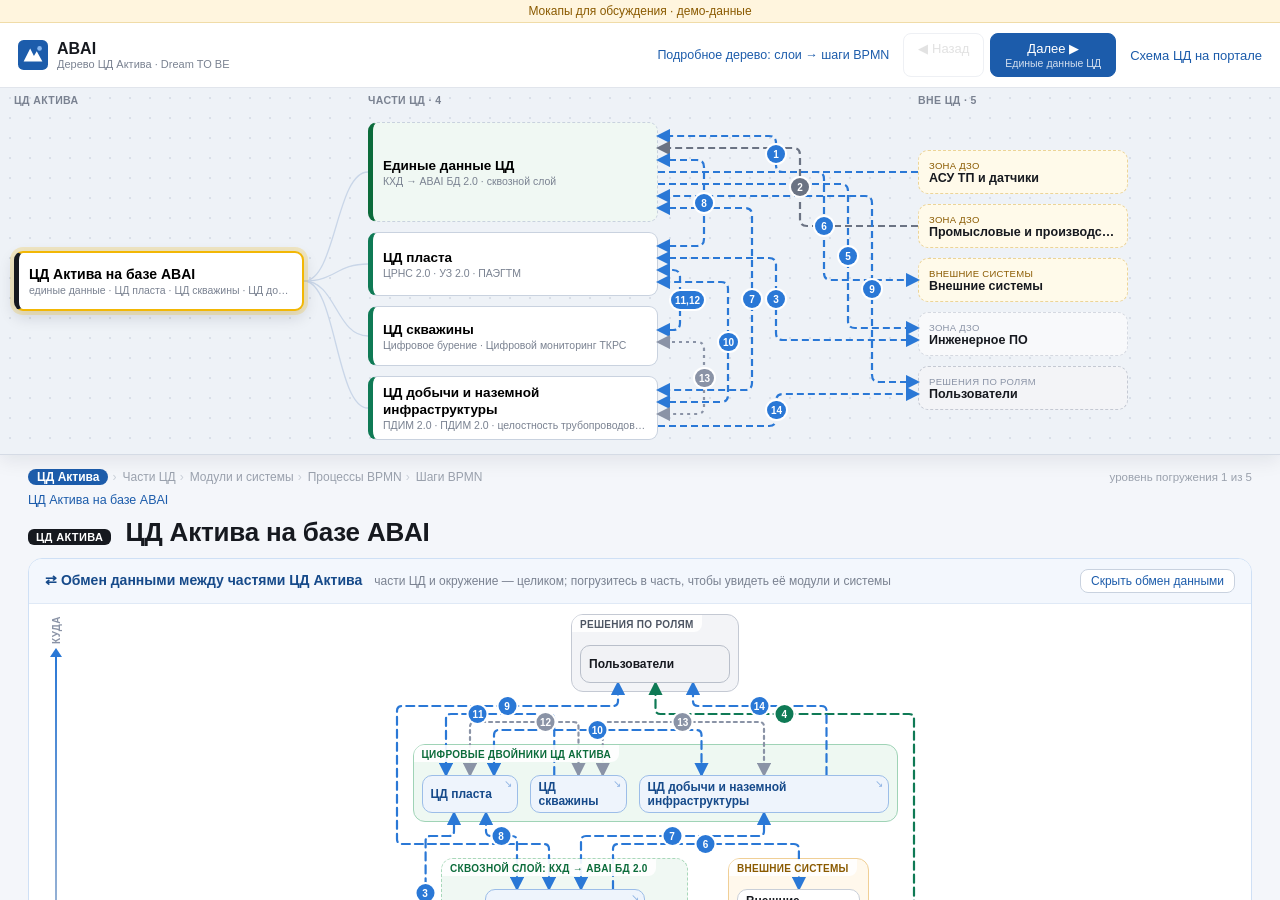
==== tree/index.html @ 79cded00 "Десктоп или веб: значок у систем на схеме портала и в дереве ЦД Актива, таблица с источниками (страт" ====
<!doctype html>
<html lang="ru">
<head>
  <meta charset="utf-8">
  <meta name="viewport" content="width=device-width, initial-scale=1">
  <title>ABAI · Дерево ЦД Актива — показ погружением</title>
  <link rel="icon" href="data:image/svg+xml,%3Csvg xmlns='http://www.w3.org/2000/svg' viewBox='0 0 32 32'%3E%3Crect width='32' height='32' rx='6' fill='%231c5cab'/%3E%3Cpath d='M6 23 13 9l4 8 3-5 6 11z' fill='%23fff'/%3E%3C/svg%3E">
  <link rel="stylesheet" href="../shared/landscape.css?v=20261007a">
  <link rel="stylesheet" href="../shared/tree.css?v=20261007a">
  <link rel="stylesheet" href="../shared/twin.css?v=20261007a">
</head>
<body>
  <div class="mock-banner">Мокапы для обсуждения · демо-данные</div>
  <header class="tr-top">
    <a class="tr-logo" href="../index.html#arch"><svg viewBox="0 0 32 32"><rect width="32" height="32" rx="6" fill="#1c5cab"/><path d="M6 23 13 9l4 8 3-5 6 11z" fill="#fff"/><circle cx="23" cy="9" r="2.5" fill="#86b6ef"/></svg><div>ABAI<small>Дерево ЦД Актива · Dream TO BE</small></div></a>
    <div class="spacer"></div>
    <a class="tw-alt-l" href="full.html" title="Прежнее дерево: виды AS IS / TO BE Nedra / Dream, слои 1–5, блоки, процессы и шаги">Подробное дерево: слои → шаги BPMN</a>
    <div class="tr-navb"><button data-nav="-1" title="Назад (←)">◀ Назад</button><button data-nav="1" class="next" title="Далее (→)">Далее ▶</button></div>
    <a class="tr-back" href="../index.html#arch">Схема ЦД на портале</a>
  </header>
  <main class="tr-main ls"></main>
  <!-- Скрытая большая схема портала: место внешних систем (зона ДЗО, внешние, пользователи) и их вид -->
  <div id="tr-hidden" class="ls" aria-hidden="true"></div>
  <script src="../shared/modules.js" data-root="../"></script>
  <script src="../shared/landscape-data.js?v=20261007a"></script>
  <script src="../shared/landscape-flows.js?v=20261007a"></script>
  <script src="../shared/landscape-steps.js?v=20261007a"></script>
  <script src="../shared/landscape.js?v=20261007a"></script>
  <script src="../shared/twin.js?v=20261007a"></script>
</body>
</html>
---- shared/landscape.css ----
/* Схема на портале: модули, системы и потоки данных в ЦД */
.ls { --abai: #1c5cab; --nedra: #7a4fb5; --ext: #6b7383; --man: #c2413a; --flow: #2a78d6; font-size: 13px; color: #16191f; }
.ls-top { display: flex; justify-content: space-between; align-items: center; gap: 16px; flex-wrap: wrap; }
.ls-tabs { display: inline-flex; background: #fff; border: 1px solid #dfe3ea; border-radius: 12px; padding: 4px; gap: 4px; }
.ls-tabs button { border: 0; background: transparent; border-radius: 9px; padding: 8px 16px; cursor: pointer; text-align: left; font: inherit; color: #4d5563; }
.ls-tabs button b { display: block; font-size: 15px; color: #16191f; }
.ls-tabs button span { font-size: 12px; }
.ls-tabs button:hover { background: #f3f6fb; }
.ls-tabs button.on { background: #0f1a2e; color: #c9d4e6; }
.ls-tabs button.on b { color: #fff; }
.ls-tabs button.t-nedra.on { background: #4b2f78; }
.ls-tabs button.t-dream.on { background: #0f6b49; }
.ls-legend { display: flex; flex-wrap: wrap; gap: 14px; font-size: 12px; color: #4d5563; }
.ls-legend span::before { content: ""; display: inline-block; width: 10px; height: 10px; border-radius: 3px; margin-right: 6px; vertical-align: -1px; }
.ls-legend .k-abai::before { background: var(--abai); } .ls-legend .k-nedra::before { background: var(--nedra); }
.ls-legend .k-ext::before { background: #b9bfca; } .ls-legend .k-manual::before { background: var(--man); }
.ls-legend .lg-flow::before { width: 22px; height: 3px; border-radius: 2px; background: repeating-linear-gradient(90deg, var(--flow) 0 6px, transparent 6px 10px); vertical-align: 3px; }
.ls-legend .lg-man::before { width: 22px; height: 3px; border-radius: 2px; background: repeating-linear-gradient(90deg, var(--man) 0 4px, transparent 4px 8px); vertical-align: 3px; }
.ls-lead { margin: 14px 0 12px; font-size: 15px; line-height: 1.5; color: #2e3440; max-width: 1100px; }
.ls-kpis { display: flex; gap: 12px; flex-wrap: wrap; margin-bottom: 16px; }
.ls-kpis > div { background: #fff; border: 1px solid #e1e5ec; border-radius: 10px; padding: 10px 14px; font-size: 13px; color: #4d5563; }
.ls-kpis b { font-size: 22px; color: #16191f; margin-right: 4px; }
.ls-kpis span { display: block; font-size: 12px; color: #7a8291; }
.ls-kpis .bad b { color: var(--man); } .ls-kpis .ok b { color: #0a7a3d; }

.ls-scroll { overflow-x: auto; padding-bottom: 6px; }
.ls-grid { min-width: 1240px; background: #fff; border: 1px solid #e1e5ec; border-radius: 16px; padding: 18px; box-shadow: 0 10px 30px rgba(16,24,40,.06); }

/* Блоки */
.ls-box { border: 1px solid #dfe3ea; border-radius: 12px; background: #fff; }
.ls-box-h { font-weight: 700; font-size: 12.5px; text-transform: uppercase; letter-spacing: .4px; color: #2e3440; padding: 9px 12px 0; }
.ls-box-b { padding: 8px 12px 12px; display: flex; flex-wrap: wrap; gap: 6px; align-items: flex-start; }
.ls-box.users { background: #f1f2f5; border-color: #d5d9e1; }
.ls-box.users .ls-box-b { display: block; }
.ls-cell { background: #fff; border: 1px solid #d5d9e1; border-radius: 9px; padding: 9px 11px; font-size: 12.5px; line-height: 1.4; color: #2e3440; }
.ls-cols { display: grid; gap: 10px; width: 100%; }
.ls-cols.c2 { grid-template-columns: 1fr 1fr; } .ls-cols.c3 { grid-template-columns: repeat(3, 1fr); } .ls-cols.c4 { grid-template-columns: repeat(4, 1fr); }
.ls-note { width: 100%; font-size: 11.5px; color: #7a8291; line-height: 1.4; margin-top: 2px; }
.ls-src { display: inline-block; margin-left: 8px; font-size: 10.5px; font-weight: 400; text-transform: none; letter-spacing: 0; color: #9aa1ad; }

/* Чипы систем */
.ls-chip { display: inline-flex; align-items: center; gap: 5px; border: 1px solid #dfe3ea; background: #f6f7f9; color: #3a4150; border-radius: 6px; padding: 3px 7px; font-size: 12px; line-height: 1.3; white-space: nowrap; transition: opacity .15s, box-shadow .15s; }
.ls-chip::before { content: ""; width: 7px; height: 7px; border-radius: 50%; background: #9aa1ad; flex: none; }
.ls-chip em { font-style: normal; font-size: 10.5px; color: #7a8291; background: rgba(0,0,0,.05); border-radius: 4px; padding: 0 4px; }
.ls-chip.k-abai { background: #eef4fc; border-color: #c9dbf3; color: #164a8a; } .ls-chip.k-abai::before { background: var(--abai); }
.ls-chip.k-nedra { background: #f3effa; border-color: #ddd2f0; color: #4b2f78; } .ls-chip.k-nedra::before { background: var(--nedra); }
.ls-chip.k-manual { background: #fdf0ef; border-color: #f2cfcc; color: #a63a32; } .ls-chip.k-manual::before { background: var(--man); }
.ls-chip.big { display: grid; grid-template-columns: auto 1fr; column-gap: 6px; white-space: normal; padding: 6px 9px; font-weight: 600; width: 100%; }
.ls-chip.big::before { margin-top: 4px; }
.ls-chip.big small, .ls-chip.big .alt { grid-column: 2; font-weight: 400; font-size: 11px; color: #6b7383; }
.ls-chip.big .alt { font-style: normal; color: #7a4fb5; background: none; padding: 0; }
.ls.hl .ls-chip { opacity: .35; }
.ls.hl .ls-chip.on { opacity: 1; box-shadow: 0 0 0 2px #f2b705; }

/* Линии потоков: пунктир бежит по направлению данных */
.ls-link { position: relative; height: 34px; display: flex; justify-content: center; align-items: center; }
.ls-link i { position: absolute; left: 50%; top: 0; bottom: 0; width: 3px; margin-left: -1.5px; border-radius: 2px;
  background: repeating-linear-gradient(180deg, var(--flow) 0 7px, transparent 7px 12px) 0 0 / 3px 12px; animation: lsDown .8s linear infinite; }
.ls-link.up i { animation-name: lsUp; }
.ls-link.both i::before, .ls-link.both i::after { content: ""; position: absolute; left: -4px; border: 5.5px solid transparent; }
.ls-link i::after { content: ""; position: absolute; left: -4px; bottom: -2px; border: 5.5px solid transparent; border-top: 7px solid var(--flow); border-bottom: 0; }
.ls-link.up i::after { top: -2px; bottom: auto; border-top: 0; border-bottom: 7px solid var(--flow); }
.ls-link.both i::before { top: -2px; border-top: 0; border-bottom: 7px solid var(--flow); }
.ls-link span { position: relative; margin-left: 150px; font-size: 11.5px; color: #4d5563; background: #fff; padding: 1px 6px; border-radius: 4px; }
.ls-link.manual i { background-image: repeating-linear-gradient(180deg, var(--man) 0 4px, transparent 4px 9px); background-size: 3px 9px; animation-duration: 2.2s; }
.ls-link.manual i::after { border-top-color: var(--man); } .ls-link.manual.up i::after { border-bottom-color: var(--man); } .ls-link.manual i::before { border-bottom-color: var(--man); }
.ls-link.manual span { color: var(--man); }
@keyframes lsDown { to { background-position: 0 12px; } }
@keyframes lsUp { to { background-position: 0 -12px; } }
.ls-link.manual { --step: 9px; }

/* Модули мокапа */
.ls-mods-h { font-size: 11.5px; color: #7a8291; margin: 0 0 6px 2px; }
.ls-mods { display: grid; grid-template-columns: repeat(4, 1fr); gap: 10px; }
.ls-mod { display: flex; flex-direction: column; gap: 8px; border: 1px solid #dfe3ea; border-top: 4px solid var(--c); border-radius: 12px; padding: 10px 12px 12px; color: inherit; background: #fff; }
.ls-mod:hover { box-shadow: 0 6px 18px rgba(16,24,40,.1); }
.ls-mod-h b { display: block; font-size: 15px; color: var(--c); }
.ls-mod-h span { font-size: 11.5px; color: #7a8291; }
.ls-mod-k { display: flex; gap: 14px; font-size: 12px; color: #4d5563; }
.ls-mod-k b { font-size: 18px; color: #16191f; margin-right: 2px; }
.ls-mod-k span { display: block; font-size: 11px; color: #7a8291; }
.ls-mod-k .bad b { color: var(--man); } .ls-mod-k .ok b { color: #0a7a3d; }
.ls-mod-n { font-size: 11px; color: #8a5a00; background: #fff5de; border-radius: 5px; padding: 2px 6px; align-self: flex-start; }
.ls-mod-s { display: flex; flex-wrap: wrap; gap: 4px; }
.ls-mod-s .ls-chip { font-size: 11.5px; padding: 2px 6px; }

/* Зоны */
.ls-zone { border-radius: 14px; padding: 12px; border: 1.5px solid #c9dbf3; background: #f4f8fe; }
.ls-zone-h { font-weight: 700; font-size: 13px; margin: 0 0 10px 2px; color: #16191f; }
.ls-zone.asis { border: 1.5px dashed #e3b2ad; background: #fdf7f6; }
.ls-zone.cz.nedra { border-color: #d8cdee; background: #f8f5fd; }
.ls-zone.cz.dream { border-color: #bfe3cf; background: #f2faf5; }
.ls-zone.dzo { border-color: #d5d9e1; background: #f6f7f9; }
.ls-box.plat { background: #fbf9fe; border-color: #d8cdee; }
.ls-zone.dream .ls-box.plat { background: #f7fcf9; border-color: #bfe3cf; }
.ls-plat { width: 100%; display: flex; flex-direction: column; gap: 8px; }
.ls-plat > b { display: block; background: #fff; border: 1px solid #d5d9e1; border-radius: 9px; padding: 8px 11px; font-size: 12.5px; text-align: center; }
.ls-plat.abai .ls-chip.big { max-width: 560px; }
.ls-box.mods .ls-box-b { display: block; }
.ls-twin { border: 1px solid #d5d9e1; border-radius: 10px; background: #fff; overflow: hidden; }
.ls-twin-h { background: #eef1f6; padding: 7px 10px; font-weight: 700; font-size: 12.5px; text-align: center; }
.ls-twin-b { padding: 8px; display: flex; flex-direction: column; gap: 6px; }
.ls-twin-b .ls-note { display: flex; flex-wrap: wrap; gap: 4px; align-items: center; }
.ls-manual { margin-top: 10px; display: flex; flex-wrap: wrap; gap: 6px; align-items: center; padding: 8px 10px; border-radius: 9px; background: #fff; border: 1px dashed #e3b2ad; }
.ls-manual > span { font-size: 12px; color: var(--man); font-weight: 600; }
.ls-datarow { display: grid; grid-template-columns: 1fr 120px 290px; align-items: center; }
.ls-zone.data { background: #f1f9f3; border-color: #bfe3cf; }
.ls-zone.data.asis { background: #fdf7f6; border-color: #e3b2ad; }
.ls-zone.data.nedra { background: #f3f8f2; }
.ls-tech { display: flex; flex-wrap: wrap; gap: 6px; }
.ls-t { background: #fff; border: 1px solid #cfe5d7; border-radius: 6px; padding: 3px 8px; font-size: 11.5px; color: #2e3440; }
.ls-hlink { position: relative; height: 40px; display: flex; align-items: center; justify-content: center; }
.ls-hlink i { position: absolute; left: 6px; right: 6px; top: 50%; height: 3px; margin-top: -1.5px;
  background: repeating-linear-gradient(90deg, #d08a1e 0 7px, transparent 7px 12px) 0 0 / 12px 3px; animation: lsLeft .8s linear infinite; }
.ls-hlink i::before, .ls-hlink i::after { content: ""; position: absolute; top: -4px; border: 5.5px solid transparent; }
.ls-hlink i::before { left: -2px; border-left: 0; border-right: 7px solid #d08a1e; }
.ls-hlink i::after { right: -2px; border-right: 0; border-left: 7px solid #d08a1e; }
.ls-hlink span { position: relative; top: -14px; font-size: 11px; color: #8a5a00; background: #fff; padding: 0 4px; }
.ls-hlink.manual i { background-image: repeating-linear-gradient(90deg, var(--man) 0 4px, transparent 4px 9px); background-size: 9px 3px; animation-duration: 2.2s; }
.ls-hlink.manual i::before { border-right-color: var(--man); } .ls-hlink.manual i::after { border-left-color: var(--man); }
.ls-hlink.manual span { color: var(--man); }
@keyframes lsLeft { to { background-position: 12px 0; } }
.ls-box.ext { background: #fff8ec; border-color: #f0cf96; }
.ls-box.mes { background: #fdf0ef; border-color: #f2cfcc; }
.ls-box.mes .ls-box-b, .ls-box.warn .ls-box-b { display: block; }
.ls-box.warn { border-style: dashed; border-color: #e3b2ad; }
.ls-box.asu { background: #fffaea; border-color: #f0dca8; }

/* Нумерованный поток */
.ls-flow { list-style: none; padding: 0; margin: 16px 0 0; display: grid; grid-template-columns: repeat(5, 1fr); gap: 10px; counter-reset: f; }
.ls-flow li { background: #fff; border: 1px solid #e1e5ec; border-radius: 10px; padding: 10px 12px; position: relative; }
.ls-flow li b { display: block; font-size: 13px; margin-bottom: 4px; }
.ls-flow li span { font-size: 12px; color: #4d5563; line-height: 1.4; }
.ls-flow li:not(:last-child)::after { content: "→"; position: absolute; right: -10px; top: 50%; transform: translateY(-50%); color: #9aa1ad; font-weight: 700; }
@media (max-width: 1000px) { .ls-flow { grid-template-columns: 1fr 1fr; } .ls-flow li::after { display: none; } }
@media (prefers-reduced-motion: reduce) { .ls-link i, .ls-hlink i { animation: none; } }

/* ---------- Потоки данных: панель сценариев и стрелки ---------- */
.ls-fbar { background: #fff; border: 1px solid #e1e5ec; border-radius: 14px; padding: 12px 14px; margin-bottom: 12px; }
.ls-fbar-h { display: flex; gap: 12px; align-items: baseline; flex-wrap: wrap; margin-bottom: 8px; }
.ls-fbar-h b { font-size: 15px; }
.ls-fbar-h span { font-size: 12px; color: #7a8291; }
.ls-fbtns { display: flex; flex-wrap: wrap; gap: 6px; }
.ls-fbtns button { font: inherit; font-size: 13px; border: 1px solid #d5d9e1; background: #f6f7f9; border-radius: 8px; padding: 5px 10px; cursor: pointer; color: #2e3440; }
.ls-fbtns button span { margin-left: 6px; font-size: 11px; color: #7a8291; }
.ls-fbtns button:hover { border-color: #1c5cab; }
.ls-fbtns button.on { background: #1c5cab; border-color: #1c5cab; color: #fff; }
.ls-fbtns button.on span { color: #cfe0f6; }
.ls-fbtns button.off { background: #fff; color: #7a8291; }
.ls-fbtns button.off.on { background: #4d5563; border-color: #4d5563; color: #fff; }
.ls-fnote { margin: 10px 0 8px; font-size: 13px; color: #2e3440; }
.ls-fsteps { list-style: none; margin: 0; padding: 0; display: grid; grid-template-columns: repeat(auto-fill, minmax(330px, 1fr)); gap: 6px 14px; }
.ls-fsteps li { display: flex; gap: 8px; align-items: flex-start; font-size: 12.5px; line-height: 1.35; padding: 5px 7px; border-radius: 8px; cursor: default; }
.ls-fsteps li:hover { background: #f3f6fb; }
.ls-fsteps li > b { flex: none; width: 20px; height: 20px; border-radius: 50%; display: grid; place-items: center; color: #fff; font-size: 11px; background: #2a78d6; }
.ls-fsteps li.k-input > b { background: #0f7a55; } .ls-fsteps li.k-seq > b { background: #6b7383; } .ls-fsteps li.k-manual > b { background: #c2413a; } .ls-fsteps li.k-int > b { background: #d08a1e; }
.ls-fsteps .ft { display: block; font-weight: 600; color: #16191f; }
.ls-fsteps em { display: block; font-style: normal; font-size: 11px; color: #7a8291; }

.ls-grid { position: relative; }
.ls-svg { position: absolute; left: 0; top: 0; pointer-events: none; z-index: 5; overflow: visible; }
.ls-svg path { fill: none; stroke-width: 2.2; stroke-linecap: round; animation: lsDash 1.1s linear infinite; }
.ls-svg path.k-auto { stroke: #2a78d6; stroke-dasharray: 8 5; }
.ls-svg path.k-input { stroke: #0f7a55; stroke-dasharray: 8 5; }
.ls-svg path.k-seq { stroke: #6b7383; stroke-dasharray: 8 5; animation-duration: 1.8s; }
.ls-svg path.k-manual { stroke: #c2413a; stroke-dasharray: 3 5; animation-duration: 2.4s; }
.ls-svg path.k-int { stroke: #d08a1e; stroke-dasharray: 8 5; }
.ls-svg path.hot { stroke-width: 3.6; }
.ls-svg path.dim { opacity: .15; }
@keyframes lsDash { to { stroke-dashoffset: -26; } }
.ls-lbls { position: absolute; left: 0; top: 0; z-index: 6; pointer-events: none; }
.ls-fl { position: absolute; pointer-events: auto; display: flex; gap: 5px; align-items: center; background: #fff; border: 1.5px solid #2a78d6; border-radius: 7px; padding: 2px 6px; font-size: 11px; line-height: 1.25; color: #16191f; box-shadow: 0 2px 6px rgba(16,24,40,.12); box-sizing: border-box; }
.ls-fl > b { flex: none; width: 16px; height: 16px; border-radius: 50%; display: grid; place-items: center; color: #fff; font-size: 10px; background: #2a78d6; }
.ls-fl.k-input { border-color: #0f7a55; } .ls-fl.k-input > b { background: #0f7a55; }
.ls-fl.k-seq { border-color: #8a93a6; } .ls-fl.k-seq > b { background: #6b7383; }
.ls-fl.k-manual { border-color: #c2413a; color: #8f2a24; } .ls-fl.k-manual > b { background: #c2413a; }
.ls-fl.k-int { border-color: #d08a1e; } .ls-fl.k-int > b { background: #d08a1e; }
.ls-fl.dim { opacity: .2; } .ls-fl.hot { box-shadow: 0 0 0 3px rgba(42,120,214,.25); z-index: 2; }
.fl-on .ls-chip, .fl-on .ls-t, .fl-on .ls-cell { opacity: .38; transition: opacity .15s; }
.fl-on .ls-chip.ep, .fl-on .ls-cell.ep { opacity: 1; box-shadow: 0 0 0 2px #2a78d6; position: relative; z-index: 7; }
.fl-on .ls-link i, .fl-on .ls-hlink i { opacity: .35; }

/* Компактная схема сценария */
.ls-fbody { display: flex; flex-wrap: wrap; gap: 14px 18px; align-items: flex-start; }
.ls-fbody .ls-focus { flex: 0 1 auto; max-width: 100%; }
.ls-fbody .ls-fsteps { flex: 1 1 340px; grid-template-columns: repeat(auto-fill, minmax(300px, 1fr)); align-content: start; }
.ls-focus { overflow-x: auto; background: #f8fafc; border: 1px solid #e6eaf0; border-radius: 12px; padding: 14px; }
.ls-fcanvas { position: relative; margin: 0 auto; }
.ls-fcanvas svg { position: absolute; left: 0; top: 0; overflow: visible; z-index: 1; pointer-events: none; }
.ls-fcanvas svg path { fill: none; stroke-width: 2.2; stroke-linecap: round; animation: lsDash 1.1s linear infinite; }
.ls-fcanvas svg path.k-auto { stroke: #2a78d6; stroke-dasharray: 8 5; }
.ls-fcanvas svg path.k-input { stroke: #0f7a55; stroke-dasharray: 8 5; }
.ls-fcanvas svg path.k-seq { stroke: #6b7383; stroke-dasharray: 8 5; animation-duration: 1.8s; }
.ls-fcanvas svg path.k-manual { stroke: #c2413a; stroke-dasharray: 3 5; animation-duration: 2.4s; }
.ls-fcanvas svg path.k-int { stroke: #d08a1e; stroke-dasharray: 8 5; }
.ls-fcanvas svg path.hot { stroke-width: 3.6; } .ls-fcanvas svg path.dim { opacity: .15; }
.ls-fcol { position: absolute; font-size: 11px; font-weight: 700; text-transform: uppercase; letter-spacing: .4px; color: #7a8291; text-align: center; }
.ls-fnode { position: absolute; box-sizing: border-box; border: 1.5px solid #c9cfd8; background: #fff; border-radius: 10px; padding: 5px 10px; display: flex; flex-direction: column; justify-content: center; z-index: 2; }
.ls-fnode b { font-size: 12.5px; line-height: 1.2; color: #16191f; }
.ls-fnode span { font-size: 10.5px; color: #7a8291; white-space: nowrap; overflow: hidden; text-overflow: ellipsis; }
.ls-fnode.k-abai { border-color: #9cbde8; background: #eef4fc; } .ls-fnode.k-abai b { color: #164a8a; }
.ls-fnode.k-nedra { border-color: #c9b6ea; background: #f3effa; } .ls-fnode.k-nedra b { color: #4b2f78; }
.ls-fnode.k-manual { border-color: #eab0aa; background: #fdf0ef; } .ls-fnode.k-manual b { color: #a63a32; }
.ls-fnode.k-user { border-color: #b9bfca; background: #f1f2f5; }
.ls-flbls { position: absolute; left: 0; top: 0; z-index: 3; }
.ls-flbls .ls-fl { position: absolute; }
.ls-fkinds { display: flex; flex-wrap: wrap; gap: 14px; margin-top: 8px; font-size: 11.5px; color: #4d5563; }
.ls-fkinds span::before { content: ""; display: inline-block; width: 20px; height: 3px; margin-right: 6px; vertical-align: 3px; border-radius: 2px; background: repeating-linear-gradient(90deg, #2a78d6 0 6px, transparent 6px 10px); }
.ls-fkinds .k-input::before { background: repeating-linear-gradient(90deg, #0f7a55 0 6px, transparent 6px 10px); }
.ls-fkinds .k-seq::before { background: repeating-linear-gradient(90deg, #6b7383 0 6px, transparent 6px 10px); }
.ls-fkinds .k-manual::before { background: repeating-linear-gradient(90deg, #c2413a 0 3px, transparent 3px 7px); }
.ls-fkinds .k-int::before { background: repeating-linear-gradient(90deg, #d08a1e 0 6px, transparent 6px 10px); }

/* Всплывающая схема связей системы */
.ls-pop { position: fixed; z-index: 1000; display: none; transform-origin: top left; background: #fff; border: 1px solid #cfd6e0; border-radius: 14px; box-shadow: 0 18px 50px rgba(16,24,40,.25); padding: 10px 12px 12px; pointer-events: none; }
.ls-pop-h { font-size: 13px; color: #4d5563; margin: 0 0 8px 2px; }
.ls-pop-h b { color: #16191f; font-size: 14px; }
.ls-pop .ls-focus { overflow: hidden; }
.ls-pop:not(.pin) * { pointer-events: none !important; }
.ls-pop-h span { margin-left: 10px; font-size: 11.5px; color: #7a8291; }
/* Закреплённое окно: по центру, прокручивается, закрывается крестиком, Esc или кликом мимо */
.ls-pop.pin { left: 50% !important; top: 50% !important; transform: translate(-50%, -50%) !important; max-width: 96vw !important; max-height: 92vh; overflow: auto; pointer-events: auto; }
.ls-pop.pin .ls-focus { overflow: visible; }
.ls-pop.pin .ls-pop-h { position: sticky; left: 0; display: flex; align-items: center; gap: 6px; }
.ls-pop-x { margin-left: auto; font: inherit; font-size: 20px; line-height: 1; width: 30px; height: 30px; border: 1px solid #d5d9e1; border-radius: 8px; background: #fff; cursor: pointer; color: #4d5563; }
.ls-pop-x:hover { border-color: #1c5cab; color: #1c5cab; }
.ls-pop-bg { position: fixed; inset: 0; z-index: 999; background: rgba(16,24,40,.35); display: none; }

/* Режим просмотра потоков */
.ls-mode { margin-left: auto; display: inline-flex; border: 1px solid #d5d9e1; border-radius: 8px; overflow: hidden; }
.ls-mode button { font: inherit; font-size: 12.5px; border: 0; background: #fff; padding: 5px 12px; cursor: pointer; color: #4d5563; }
.ls-mode button + button { border-left: 1px solid #d5d9e1; }
.ls-mode button.on { background: #1c5cab; color: #fff; }

/* Подробности связи: как, формат, шаги BPMN (откуда / куда) */
.ls-d { margin-top: 6px; display: flex; flex-direction: column; gap: 4px; font-size: 11.5px; line-height: 1.35; color: #2e3440; text-align: left; }
.ls-d-row { display: flex; gap: 8px; }
.ls-d-row i, .ls-d-st > i { flex: none; width: 52px; font-style: normal; font-size: 10px; font-weight: 700; text-transform: uppercase; letter-spacing: .3px; color: #7a8291; padding-top: 1px; }
.ls-d-row em { font-style: normal; color: #9aa1ad; }
.ls-d-p { margin-top: 4px; padding-top: 5px; border-top: 1px dashed #dfe3ea; font-weight: 600; color: #16191f; }
.ls-d-src { color: #7a8291; }
.ls-d-st { display: flex; gap: 8px; }
.ls-d-st > div > b { color: #1c5cab; }
.ls-d-st span { display: block; color: #4d5563; font-size: 11px; }
.ls-d-st q { display: block; font-size: 11px; color: #5b6472; font-style: italic; quotes: "«" "»"; }
.ls-fsteps.full { grid-template-columns: repeat(auto-fill, minmax(380px, 1fr)); }
.ls-fsteps.full li { border: 1px solid #e6eaf0; background: #fff; }
.ls-fl strong { display: block; font-size: 12px; }
.ls-fl .ls-d { margin-top: 5px; padding-top: 5px; border-top: 1px solid #eef1f5; }
/* Система посередине — широкая полоса, к ней прямые стрелки; подпись — на стрелке, с направлением ↑ / ↓ */
.ls-bus { align-items: center; text-align: center; border-width: 2px; }
.ls-bus b { font-size: 14px; }
.ls-pop .ls-fnode:not(.ls-bus) b { white-space: normal; display: -webkit-box; -webkit-line-clamp: 2; -webkit-box-orient: vertical; }
.ls-bus span:first-child { font-size: 10px; font-weight: 700; text-transform: uppercase; letter-spacing: .3px; }
.ls-fl span em { display: block; font-style: normal; font-size: 10px; color: #7a8291; }

/* Группы на компактной схеме: в какой ЦД / слой входит система */
.ls-fgrp { position: absolute; box-sizing: border-box; border: 1.5px solid #d5d9e1; border-radius: 12px; background: rgba(255,255,255,.7); z-index: 0; }
.ls-fgrp span { position: absolute; left: 10px; top: 5px; right: 10px; font-size: 10.5px; font-weight: 700; text-transform: uppercase; letter-spacing: .3px; color: #4d5563; white-space: nowrap; overflow: hidden; text-overflow: ellipsis; }
.ls-fgrp.g-cd { border-color: #9cbde8; background: #f1f6fd; } .ls-fgrp.g-cd span { color: #164a8a; }
.v-dream .ls-fgrp.g-cd { border-color: #9fd3b6; background: #eef8f2; } .v-dream .ls-fgrp.g-cd span { color: #0b6b3a; }
.v-nedra .ls-fgrp.g-cd { border-color: #c9b6ea; background: #f6f2fc; } .v-nedra .ls-fgrp.g-cd span { color: #4b2f78; }
.ls-fgrp.g-data { border-color: #a9d8ba; background: #f0f8f3; border-style: dashed; } .ls-fgrp.g-data span { color: #0b6b3a; }
.ls-fgrp.g-asu { border-color: #ecd497; background: #fffaea; } .ls-fgrp.g-asu span { color: #8a5a00; }
.ls-fgrp.g-mes { border-color: #f2cfcc; background: #fdf3f2; } .ls-fgrp.g-mes span { color: #a63a32; }
.ls-fgrp.g-users { border-color: #c4c9d3; background: #f3f4f7; }
.ls-fgrp.g-ext { border-color: #f0cf96; background: #fff8ec; } .ls-fgrp.g-ext span { color: #8a5a00; }
.ls-fgrp.g-eng { border-color: #d5d9e1; background: #f8f9fb; }
.ls-fgrp.g-manual { border-color: #eab0aa; background: #fdf3f2; border-style: dashed; } .ls-fgrp.g-manual span { color: #a63a32; }
.ls-fnode { justify-content: center; }
.ls-fnode b { white-space: nowrap; overflow: hidden; text-overflow: ellipsis; }

/* Производственные системы ДЗО (HSE, ТКРС, транспорт) — встреча по ЦД 01.10, публикации КМГ */
.ls-box.prod { margin-top: 12px; border-color: #d9c7a4; background: #fffdf8; }
.ls-prod { display: flex; flex-wrap: wrap; gap: 6px; align-content: flex-start; }
.ls-prod > b { flex: 1 0 100%; font-size: 13px; color: #16191f; }
.ls-prod > span { flex: 1 0 100%; font-size: 11.5px; color: #8a5a00; margin: -4px 0 2px; }
/* Уровни доступа пользователей в ЦД */
.ls-acc { display: block; margin-top: 6px; font-style: normal; font-size: 11.5px; color: #4d5563; border-top: 1px dashed #d5d9e1; padding-top: 5px; }
/* Что даёт ЦД */
.ls-value { background: #fff; border: 1px solid #e1e5ec; border-radius: 12px; padding: 12px 14px; margin-bottom: 16px; }
.ls-value-h { display: flex; gap: 12px; align-items: baseline; flex-wrap: wrap; margin-bottom: 10px; }
.ls-value-h b { font-size: 15px; }
.ls-value-h span { font-size: 12px; color: #7a8291; }
.ls-value-c { display: grid; grid-template-columns: repeat(auto-fill, minmax(220px, 1fr)); gap: 10px; }
.ls-value-c > div { border: 1px solid #e6eaf0; border-left: 3px solid #0f7a55; border-radius: 8px; padding: 8px 10px; background: #f8fbf9; }
.ls-value-c b { display: block; font-size: 13px; color: #16191f; }
.ls-value-c span { display: block; font-size: 11.5px; color: #7a8291; margin: 2px 0 6px; }
.ls-value-c a { display: inline-block; margin: 0 4px 4px 0; font-size: 11.5px; color: #1c5cab; text-decoration: none; border: 1px solid #cfdcf0; border-radius: 6px; padding: 1px 6px; background: #fff; }
.ls-value-c a:hover { border-color: #1c5cab; }
.ls-value .ls-note { margin-top: 8px; }
.ls-prod .ls-chip { white-space: normal; max-width: 100%; box-sizing: border-box; }
.ls-prod .ls-chip em { white-space: normal; }
.ls-kpis > .ls-kpi-sys { max-width: 400px; }

/* Вид связи «по публикациям КМГ / встрече по ЦД — способ не описан» */
.ls-svg path.k-pub, .ls-fcanvas svg path.k-pub { stroke: #0e7490; stroke-dasharray: 2 4 8 4; animation-duration: 2s; }
.ls-fl.k-pub { border-color: #0e7490; } .ls-fl.k-pub > b { background: #0e7490; }
.ls-fsteps li.k-pub > b { background: #0e7490; }
.ls-fkinds .k-pub::before { background: repeating-linear-gradient(90deg, #0e7490 0 2px, transparent 2px 5px, #0e7490 5px 11px, transparent 11px 14px); }
/* Рамка производственных систем на схемах потоков */
.ls-fgrp.g-prod { border-color: #d9c7a4; background: #fffdf8; } .ls-fgrp.g-prod span { color: #8a5a00; }

/* Вся сеть: все системы и связи вида на одной схеме, список связей под ней */
.ls-fbtns button.all { border-color: #1c5cab; color: #1c5cab; font-weight: 600; }
.ls-fbtns button.all.on { color: #fff; }
.ls-fbody.all { flex-direction: column; flex-wrap: nowrap; }
.ls-fbody.all .ls-focus { max-width: 100%; box-sizing: border-box; align-self: stretch; }
.ls-fbody.all .ls-fsteps { flex: none; width: 100%; grid-template-columns: repeat(auto-fill, minmax(340px, 1fr)); }
.ls-net svg { z-index: 1; pointer-events: none; }
.ls-net .ls-fgrp { z-index: 0; }
.ls-net svg path.hit { stroke: transparent; stroke-width: 10; stroke-dasharray: none; animation: none; pointer-events: stroke; cursor: pointer; }
.ls-net svg path { transition: opacity .12s; }
.ls-net.focus svg path:not(.hot) { opacity: .1; }
.ls-net svg path.hot:not(.hit) { stroke-width: 3.2; }
.ls-net.focus .ls-nb:not(.hot) { opacity: .2; }
.ls-net.focus .ls-fnode:not(.hot) { opacity: .45; }
.ls-net .ls-fnode { z-index: 2; cursor: default; }
.ls-net .ls-fnode.hot { box-shadow: 0 0 0 2px #2a78d6; }
.ls-ngt { position: absolute; z-index: 2; font-size: 10px; font-weight: 700; text-transform: uppercase; letter-spacing: .3px; color: #4d5563; padding: 4px 8px 2px; border-radius: 10px 0 8px 0; background: rgba(255,255,255,.92); white-space: nowrap; overflow: hidden; text-overflow: ellipsis; box-sizing: border-box; }
.ls-ngt.g-cd { color: #164a8a; } .v-dream .ls-ngt.g-cd { color: #0b6b3a; } .v-nedra .ls-ngt.g-cd { color: #4b2f78; }
.ls-ngt.g-data { color: #0b6b3a; } .ls-ngt.g-asu, .ls-ngt.g-ext, .ls-ngt.g-prod { color: #8a5a00; } .ls-ngt.g-mes, .ls-ngt.g-manual { color: #a63a32; }
.ls-nbs { position: absolute; left: 0; top: 0; z-index: 3; }
.ls-nb { position: absolute; width: 18px; height: 18px; border-radius: 50%; display: grid; place-items: center; font-size: 10px; font-weight: 700; color: #fff; background: #2a78d6; box-shadow: 0 0 0 2px #fff; cursor: pointer; transition: opacity .12s; }
.ls-nb.k-input { background: #0f7a55; } .ls-nb.k-seq { background: #6b7383; } .ls-nb.k-manual { background: #c2413a; } .ls-nb.k-int { background: #d08a1e; } .ls-nb.k-pub { background: #0e7490; }
.ls-nb.hot { transform: scale(1.25); }
.ls-ncall { position: absolute; z-index: 6; display: none; max-width: 300px; background: #fff; border: 1px solid #cfd6e0; border-radius: 8px; box-shadow: 0 8px 24px rgba(16,24,40,.18); padding: 6px 9px; font-size: 12px; line-height: 1.35; color: #16191f; pointer-events: none; }
.ls-ncall b { color: #1c5cab; margin-right: 4px; }
.ls-ncall span { display: block; margin-top: 2px; }
.ls-ncall em { display: block; font-style: normal; font-size: 11px; color: #7a8291; margin-top: 2px; }
.ls-fsteps li.pick { background: #fff4d6; }
.ls-fsteps details { margin-top: 4px; }
.ls-fsteps summary { font-size: 11.5px; color: #1c5cab; cursor: pointer; }
.ls-net .ls-fnode { padding: 3px 8px; }
.ls-net .ls-fnode b { font-size: 12px; white-space: normal; display: -webkit-box; -webkit-line-clamp: 2; -webkit-box-orient: vertical; overflow: hidden; }

/* Роли: «кто» у связи и блок «Кто что делает» */
.ls-who { display: block; font-style: normal; font-size: 11px; color: #6b3fa0; margin-top: 2px; }
.ls-ncall i { display: block; font-style: normal; font-size: 11px; color: #6b3fa0; margin-top: 2px; }
.ls-roles { margin-top: 12px; background: #fff; border: 1px solid #e1e5ec; border-radius: 12px; padding: 12px 14px; }
.ls-roles-h { display: flex; gap: 12px; align-items: baseline; flex-wrap: wrap; margin-bottom: 10px; }
.ls-roles-h b { font-size: 14px; }
.ls-roles-h span { font-size: 12px; color: #7a8291; }
.ls-roles-c { display: grid; grid-template-columns: repeat(auto-fill, minmax(260px, 1fr)); gap: 10px 16px; align-items: start; }
.ls-roles-c > div { border-left: 3px solid #6b3fa0; padding-left: 10px; }
.ls-roles-c > div > b { display: block; font-size: 13px; margin-bottom: 4px; color: #16191f; }
.ls-roles details { font-size: 12px; margin: 2px 0; }
.ls-roles summary { cursor: pointer; color: #2e3440; }
.ls-roles summary em { font-style: normal; font-size: 10.5px; color: #fff; background: #6b3fa0; border-radius: 8px; padding: 0 6px; margin-left: 4px; }
.ls-roles ul { margin: 4px 0 6px; padding-left: 16px; color: #4d5563; font-size: 11.5px; line-height: 1.35; }
.ls-roles li span { color: #1c5cab; font-weight: 600; }

/* ---------- История системы: панель справа ---------- */
.ls-side { position: fixed; z-index: 1001; top: 0; right: 0; bottom: 0; width: min(960px, 96vw); background: #fff; box-shadow: -18px 0 50px rgba(16,24,40,.22); overflow: auto; transform: translateX(105%); transition: transform .22s ease; font-size: 13px; }
.ls-side.open { transform: none; }
.ls-side-h { position: sticky; top: 0; z-index: 3; background: #fff; display: flex; gap: 10px; align-items: flex-start; padding: 16px 20px 10px; border-bottom: 1px solid #e6e9ef; }
.ls-side-h > div { flex: 1; min-width: 0; }
.ls-side-g { display: block; font-size: 11.5px; color: #7a8291; text-transform: uppercase; letter-spacing: .4px; }
.ls-side-h > div > b { display: block; font-size: 20px; margin: 2px 0 4px; color: #16191f; }
.ls-side-h > div > b.k-abai { color: #164a8a; } .ls-side-h > div > b.k-nedra { color: #4b2f78; } .ls-side-h > div > b.k-manual { color: #a63a32; }
.ls-side-s { font-size: 12.5px; color: #4d5563; }
.ls-side-t { display: flex; gap: 6px; padding: 10px 20px 0; border-bottom: 1px solid #e6e9ef; }
.ls-side-t button { font: inherit; font-size: 13px; border: 0; background: none; padding: 8px 12px 9px; border-bottom: 3px solid transparent; cursor: pointer; color: #4d5563; }
.ls-side-t button.on { color: #1c5cab; border-bottom-color: #1c5cab; font-weight: 600; }
.ls-side-t em, .ls-hf em, .ls-sg-h em, .ls-hr em { font-style: normal; font-size: 11px; background: #eef1f5; color: #4d5563; border-radius: 9px; padding: 0 7px; margin-left: 3px; }
.ls-side-b { padding: 14px 20px 30px; }
.ls-empty { color: #7a8291; padding: 10px 0; }
.ls-hf { display: flex; gap: 6px; flex-wrap: wrap; margin-bottom: 8px; }
.ls-hf button { font: inherit; font-size: 12.5px; border: 1px solid #d5dbe5; background: #fff; border-radius: 16px; padding: 3px 11px; cursor: pointer; }
.ls-hf button.on { border-color: #1c5cab; background: #eef4fc; color: #164a8a; }
.ls-hr { font-size: 12px; color: #4d5563; margin: 4px 0 12px; line-height: 1.6; }
.ls-hr b { color: #16191f; }
.ls-tp { border: 1px solid #e1e5ec; border-radius: 12px; margin-bottom: 10px; background: #fbfcfd; }
.ls-tp > summary { cursor: pointer; padding: 10px 14px; font-size: 13.5px; list-style: none; }
.ls-tp > summary::before { content: "▸"; display: inline-block; width: 14px; color: #7a8291; }
.ls-tp[open] > summary::before { content: "▾"; }
.ls-tp > summary > b { color: #1c5cab; margin-right: 4px; }
.ls-tp > summary span { display: block; margin-left: 14px; font-size: 12px; color: #7a8291; }
.ls-tl { padding: 2px 14px 14px 28px; }
.ls-tw { display: flex; gap: 10px; font-size: 12px; color: #4d5563; padding: 4px 0; }
.ls-tw > i { flex: none; width: 46px; font-style: normal; font-size: 10.5px; font-weight: 700; text-transform: uppercase; letter-spacing: .3px; color: #9aa1ad; padding-top: 2px; text-align: right; }
.ls-tw > div { flex: 1; border-left: 2px dotted #c3c9d3; padding-left: 10px; }
.ls-tn { margin: 2px 0; }
.ls-tn b { color: #4d5563; }
.ls-tn span { display: block; font-size: 11.5px; color: #7a8291; }
.ls-tn q, .ls-ts q { display: block; font-size: 11.5px; color: #5b6472; font-style: italic; quotes: "«" "»"; }
.ls-tn em { color: #7a8291; }
.ls-ts { margin: 4px 0 4px 56px; background: #fff; border: 1px solid #b9cdea; border-left: 4px solid #1c5cab; border-radius: 10px; padding: 9px 12px; box-shadow: 0 2px 8px rgba(16,24,40,.05); }
.ls-ts-h { font-size: 13.5px; font-weight: 600; color: #16191f; line-height: 1.35; }
.ls-ts-h b { color: #1c5cab; margin-right: 6px; }
.ls-ts-r { font-size: 12px; color: #6b3fa0; margin: 2px 0 6px; }
.ls-ts-x { display: flex; gap: 8px; align-items: baseline; flex-wrap: wrap; font-size: 12px; color: #2e3440; margin: 3px 0; }
.ls-ts-x > i { font-style: normal; font-size: 10.5px; font-weight: 700; text-transform: uppercase; color: #9aa1ad; letter-spacing: .3px; }
.ls-sc { display: inline-flex; align-items: center; gap: 5px; font-size: 11.5px; border: 1px solid #dfe3ea; border-radius: 6px; padding: 1px 7px; background: #f6f7f9; }
.ls-sc::before { content: ""; width: 6px; height: 6px; border-radius: 50%; background: #b9bfca; }
.ls-sc.k-abai { background: #eef4fc; border-color: #c9dbf3; color: #164a8a; } .ls-sc.k-abai::before { background: var(--abai); }
.ls-sc.k-nedra { background: #f3effa; border-color: #ddd2f0; color: #4b2f78; } .ls-sc.k-nedra::before { background: var(--nedra); }
.ls-sc.k-manual { background: #fdf0ef; border-color: #f2cfcc; color: #a63a32; } .ls-sc.k-manual::before { background: var(--man); }
.ls-ts q { margin-top: 3px; }
.ls-ts-f { margin-top: 7px; font-size: 12px; padding: 4px 8px; border-radius: 6px; background: #eef4fc; color: #164a8a; }
.ls-ts-f.k-manual { background: #fdf0ef; color: #a63a32; } .ls-ts-f.k-seq { background: #f1f2f4; color: #4d5563; } .ls-ts-f.k-input { background: #ecf7f1; color: #0f7a55; } .ls-ts-f.k-int { background: #fdf5e7; color: #8a5a00; }
.ls-ts-f.none { background: none; padding: 0; color: #9aa1ad; font-style: italic; }
.ls-tg { margin: 2px 0 2px 56px; font-size: 11.5px; color: #9aa1ad; padding-left: 14px; }
.ls-sg { margin-bottom: 16px; }
.ls-sg-h { font-size: 12px; font-weight: 700; text-transform: uppercase; letter-spacing: .4px; color: #7a8291; margin-bottom: 8px; }
.ls-sl { border: 1px solid #e1e5ec; border-left: 4px solid #2a78d6; border-radius: 10px; padding: 9px 12px; margin-bottom: 8px; }
.ls-sl.k-manual { border-left-color: #c2413a; } .ls-sl.k-seq { border-left-color: #6b7383; } .ls-sl.k-input { border-left-color: #0f7a55; } .ls-sl.k-int { border-left-color: #d08a1e; } .ls-sl.k-pub { border-left-color: #0e7490; }
.ls-sl-h { display: flex; gap: 8px; align-items: center; flex-wrap: wrap; font-size: 13.5px; font-weight: 600; }
.ls-sl-h i { font-style: normal; color: #7a8291; }
.ls-sl-h .me { color: #1c5cab; }
.ls-sl-w { font-size: 13px; margin: 3px 0 5px; }
.ls-sl-m { display: flex; flex-direction: column; gap: 1px; font-size: 11.5px; color: #6b7383; }

/* Кнопки «▶» в списке шагов и светлое затемнение */
.ls-play { float: right; font: inherit; font-size: 11.5px; border: 1px solid #c9dbf3; background: #eef4fc; color: #164a8a; border-radius: 6px; padding: 2px 8px; cursor: pointer; margin-left: 8px; }
.ls-play:hover { border-color: #1c5cab; }
.ls-pop-bg.light { background: rgba(16,24,40,.08); }

/* История по шагам */
.ls-st-strip { display: flex; gap: 6px; flex-wrap: wrap; margin-bottom: 12px; }
.ls-st-strip > div { display: flex; align-items: center; gap: 5px; border: 1px solid #e1e5ec; border-radius: 8px; padding: 3px 7px; background: #fff; }
.ls-st-strip > div.on { border-color: #1c5cab; background: #eef4fc; }
.ls-st-strip span { font-size: 11px; font-weight: 700; color: #4d5563; }
.ls-st-strip > div > div { display: flex; gap: 3px; flex-wrap: wrap; max-width: 260px; }
.ls-st-strip button { width: 10px; height: 10px; border-radius: 50%; border: 1.5px solid #9aa1ad; background: #fff; padding: 0; cursor: pointer; }
.ls-st-strip button.done { background: #9cbde8; border-color: #9cbde8; }
.ls-st-strip button.cur { background: #1c5cab; border-color: #1c5cab; transform: scale(1.3); }
.ls-st-h { display: flex; gap: 12px; align-items: baseline; justify-content: space-between; font-size: 14px; margin-bottom: 10px; }
.ls-st-h b { color: #1c5cab; }
.ls-st-h em { font-style: normal; font-size: 12.5px; color: #7a8291; white-space: nowrap; }
.ls-st-c { position: relative; display: flex; flex-direction: column; gap: 58px; padding: 6px 0 4px; }
.ls-st-c.enter { animation: lsStIn .35s ease; }
@keyframes lsStIn { from { opacity: 0; transform: translateY(14px); } to { opacity: 1; transform: none; } }
.ls-st-row { display: flex; gap: 14px; justify-content: center; flex-wrap: wrap; position: relative; z-index: 1; }
.ls-st-svg { position: absolute; left: 0; top: 0; pointer-events: none; overflow: visible; z-index: 0; }
.ls-st-svg > path { fill: none; stroke-width: 2; }
.ls-st-svg path.k-seq { stroke: #8a93a6; }
.ls-st-svg path.k-auto { stroke: #2a78d6; stroke-dasharray: 7 5; }
.ls-st-svg path.k-input { stroke: #0f7a55; stroke-dasharray: 7 5; }
.ls-st-svg path.k-manual { stroke: #c2413a; stroke-dasharray: 3 5; }
.ls-st-svg path.k-int { stroke: #d08a1e; stroke-dasharray: 7 5; }
.ls-st-svg path.k-pub { stroke: #0e7490; stroke-dasharray: 2 4; }
.ls-sn { width: 250px; background: #fff; border: 1px solid #d5dbe5; border-radius: 10px; padding: 8px 10px; font-size: 12px; line-height: 1.35; box-shadow: 0 2px 8px rgba(16,24,40,.05); }
.ls-sn > i { display: block; font-style: normal; font-size: 10px; font-weight: 700; text-transform: uppercase; letter-spacing: .3px; color: #9aa1ad; margin-bottom: 3px; }
.ls-sn b { color: #4d5563; }
.ls-sn-r { display: block; color: #6b3fa0; font-size: 11.5px; margin-top: 2px; }
.ls-sn-s { display: flex; flex-wrap: wrap; gap: 4px; margin-top: 4px; }
.ls-sn q { display: block; margin-top: 4px; font-size: 11.5px; color: #5b6472; font-style: italic; quotes: "«" "»"; }
.ls-sn.ev { width: auto; min-width: 160px; text-align: center; color: #7a8291; background: #f6f7f9; border-style: dashed; }
.ls-sn.sys { border-width: 1.5px; border-style: dashed; }
.ls-sn.sys b { display: block; font-size: 13.5px; color: #16191f; }
.ls-sn.sys span { display: block; margin-top: 2px; }
.ls-sn.sys em { display: block; font-style: normal; font-size: 11px; color: #7a8291; margin-top: 3px; }
.ls-sn.sys.k-abai { border-color: #2a78d6; background: #f5f9fe; }
.ls-sn.sys.k-abai b { color: #164a8a; }
.ls-sn.sys.k-nedra { border-color: #7a4fb5; background: #f8f5fc; }
.ls-sn.sys.k-manual { border-color: #c2413a; background: #fdf6f5; }
.ls-scur { position: relative; z-index: 1; background: #fff; border: 2px solid #1c5cab; border-radius: 14px; padding: 12px 16px; box-shadow: 0 8px 24px rgba(28,92,171,.14); }
.ls-scur-r { font-size: 12px; font-weight: 600; color: #6b3fa0; }
.ls-scur-t { font-size: 16px; font-weight: 600; margin: 3px 0 10px; line-height: 1.3; }
.ls-scur-t b { color: #1c5cab; margin-right: 8px; }
.ls-scur-s { display: flex; gap: 10px; flex-wrap: wrap; }
.ls-ssys { flex: 1 1 200px; max-width: 360px; border: 1px solid #dfe3ea; border-radius: 10px; padding: 7px 10px; background: #f6f7f9; font-size: 12px; }
.ls-ssys b { display: block; font-size: 13px; }
.ls-ssys q { display: block; margin-top: 3px; font-size: 11.5px; color: #4d5563; font-style: italic; quotes: "«" "»"; }
.ls-ssys.k-abai { background: #eef4fc; border-color: #c9dbf3; }
.ls-ssys.k-abai b { color: #164a8a; }
.ls-ssys.k-nedra { background: #f3effa; border-color: #ddd2f0; }
.ls-ssys.k-manual { background: #fdf0ef; border-color: #f2cfcc; }
.ls-ssys.me { border: 2px solid #f2b705; box-shadow: 0 0 0 3px rgba(242,183,5,.18); }
.ls-scur-d { margin-top: 8px; font-size: 12px; color: #2e3440; }
.ls-scur-d i { font-style: normal; font-size: 10.5px; font-weight: 700; text-transform: uppercase; color: #9aa1ad; margin-right: 8px; }
.ls-scur > q { display: block; margin-top: 5px; font-size: 12px; color: #5b6472; font-style: italic; quotes: "«" "»"; }
.ls-scur-n { margin-top: 8px; font-size: 11.5px; color: #9aa1ad; font-style: italic; }
.ls-st-lg { display: flex; gap: 14px; flex-wrap: wrap; margin-top: 16px; font-size: 11.5px; color: #4d5563; }
.ls-st-lg span::before { content: ""; display: inline-block; width: 22px; height: 0; border-top: 2px dashed #2a78d6; vertical-align: 3px; margin-right: 6px; }
.ls-st-lg .seq::before { border-top: 2px solid #8a93a6; }
.ls-st-lg .k-input::before { border-top-color: #0f7a55; }
.ls-st-lg .k-manual::before { border-top: 2px dotted #c2413a; }
.ls-st-lg .k-int::before { border-top-color: #d08a1e; }
.ls-st-lg .k-pub::before { border-top: 2px dotted #0e7490; }
.ls-st-lg .k-seq::before { border-top-color: #6b7383; }
.ls-st-lg .hl::before { width: 12px; height: 10px; border: 2px solid #2a78d6; border-radius: 3px; vertical-align: -1px; }
.ls-st-nav { position: sticky; bottom: 0; display: flex; gap: 8px; align-items: center; margin-top: 16px; padding: 10px 0; background: #fff; border-top: 1px solid #eef1f5; }
.ls-st-nav button { font: inherit; font-size: 13px; border: 1px solid #d5dbe5; background: #fff; border-radius: 8px; padding: 7px 14px; cursor: pointer; }
.ls-st-nav button:hover:not(:disabled) { border-color: #1c5cab; color: #1c5cab; }
.ls-st-nav button:disabled { opacity: .4; cursor: default; }
.ls-st-nav button.play { background: #1c5cab; border-color: #1c5cab; color: #fff; }
.ls-st-nav span { margin-left: auto; font-size: 11.5px; color: #9aa1ad; }

/* Центральное окно: схема связей и история по шагам в натуральную величину; сайдбар справа — списки */
.ls-side { width: min(500px, 36vw); }
.ls-center { position: fixed; z-index: 1001; left: 20px; top: 20px; bottom: 20px; right: calc(min(500px, 36vw) + 20px); background: #fff; border-radius: 16px; box-shadow: 0 24px 60px rgba(16,24,40,.28); display: flex; flex-direction: column; opacity: 0; transform: translateY(12px); pointer-events: none; transition: opacity .2s ease, transform .2s ease; font-size: 13px; }
.ls-center.open { opacity: 1; transform: none; pointer-events: auto; }
.ls-center-h { display: flex; gap: 16px; align-items: center; padding: 12px 18px; border-bottom: 1px solid #e6e9ef; }
.ls-center-h > b { font-size: 18px; color: #16191f; white-space: nowrap; }
.ls-center-h > b.k-abai { color: #164a8a; } .ls-center-h > b.k-nedra { color: #4b2f78; } .ls-center-h > b.k-manual { color: #a63a32; }
.ls-center-m { display: flex; background: #f1f3f7; border-radius: 9px; padding: 3px; }
.ls-center-m button { font: inherit; font-size: 13px; border: 0; background: none; border-radius: 7px; padding: 6px 14px; cursor: pointer; color: #4d5563; }
.ls-center-m button.on { background: #fff; color: #1c5cab; font-weight: 600; box-shadow: 0 1px 4px rgba(16,24,40,.12); }
.ls-center-m em { font-style: normal; font-size: 11px; background: #e3e7ee; color: #4d5563; border-radius: 9px; padding: 0 7px; margin-left: 4px; }
.ls-center-hint { margin-left: auto; font-size: 11.5px; color: #9aa1ad; }
.ls-center-b { flex: 1; overflow: auto; padding: 16px 22px 0; }
.ls-center-b[data-cpane="bus"] { padding-bottom: 22px; }
.ls-center-sub { font-size: 12.5px; color: #4d5563; margin-bottom: 14px; text-align: center; }
.ls-center-b .ls-focus > .ls-fcanvas { margin: 0 auto; }
.ls-center .ls-fnode:not(.ls-bus) b { white-space: normal; display: -webkit-box; -webkit-line-clamp: 2; -webkit-box-orient: vertical; }
.ls-ts { cursor: pointer; transition: box-shadow .15s ease, border-color .15s ease; }
.ls-ts:hover { border-color: #1c5cab; box-shadow: 0 4px 14px rgba(28,92,171,.16); }
.ls-ts.cur { border-color: #f2b705; border-left-color: #f2b705; box-shadow: 0 0 0 3px rgba(242,183,5,.25); }
.ls-ts .ls-play { pointer-events: none; }

/* Путь данных */
.ls-ln-bar { display: flex; gap: 16px; align-items: center; flex-wrap: wrap; margin-bottom: 8px; }
.ls-ln-sum { display: flex; gap: 18px; font-size: 12.5px; color: #4d5563; }
.ls-ln-sum b { font-size: 16px; color: #16191f; }
.ls-ln-ctl { margin-left: auto; display: flex; gap: 6px; }
.ls-ln-ctl button { font: inherit; font-size: 12.5px; border: 1px solid #d5dbe5; background: #fff; border-radius: 8px; padding: 6px 12px; cursor: pointer; }
.ls-ln-ctl button:hover { border-color: #1c5cab; color: #1c5cab; }
.ls-ln-ctl button.play { background: #1c5cab; border-color: #1c5cab; color: #fff; }
.ls-ln-cap { min-height: 38px; font-size: 13px; line-height: 1.45; color: #2e3440; background: #f6f8fb; border: 1px solid #e6e9ef; border-radius: 10px; padding: 8px 12px; margin-bottom: 12px; }
.ls-ln-cap b { color: #1c5cab; }
.ls-ln-cap i { color: #6b7383; }
.ls-ln-wrap { overflow: auto; padding-bottom: 6px; }
.ls-ln-wrap > .ls-ln { margin: 0 auto; }
.ls-ln-row { position: absolute; left: 0; right: 0; border-radius: 10px; background: rgba(240,243,248,.6); z-index: 0; }
.ls-ln-row.me { background: rgba(242,183,5,.10); }
.ls-ln-row span { position: absolute; left: 6px; top: 50%; transform: translateY(-50%); font-size: 10.5px; font-weight: 700; color: #9aa1ad; }
.ls-ln .ls-fnode { padding: 4px 9px; cursor: pointer; justify-content: center; }
.ls-ln .ls-fnode span { font-size: 9.5px; text-transform: uppercase; letter-spacing: .3px; color: #8a93a6; white-space: nowrap; overflow: hidden; text-overflow: ellipsis; }
.ls-ln .ls-fnode b { font-size: 12.5px; }
.ls-ln .ls-fnode.me { border: 2px solid #f2b705; box-shadow: 0 0 0 3px rgba(242,183,5,.2); cursor: default; }
.ls-ln .ls-fnode:not(.me):hover { border-color: #1c5cab; }
.ls-ln svg path.back { stroke-dasharray: 2 5; opacity: .7; }
.ls-ln.staged svg path:not(.hit) { opacity: .12; }
.ls-ln.staged svg path.done:not(.hit) { opacity: .55; }
.ls-ln.staged svg path.now:not(.hit) { opacity: 1; stroke-width: 3.4; }
.ls-ln.staged .ls-nb { opacity: .2; } .ls-ln.staged .ls-nb.done { opacity: .6; } .ls-ln.staged .ls-nb.now { opacity: 1; transform: scale(1.25); }
.ls-ln.staged .ls-fnode { opacity: .4; } .ls-ln.staged .ls-fnode.done { opacity: 1; }
.ls-ln-list { display: grid; grid-template-columns: repeat(auto-fill, minmax(330px, 1fr)); gap: 10px 22px; margin-top: 14px; padding-bottom: 20px; }
.ls-ln-list h4 { margin: 0 0 4px; font-size: 12px; text-transform: uppercase; letter-spacing: .3px; color: #7a8291; }
.ls-ln-list ol { list-style: none; margin: 0; padding: 0; }
.ls-ln-list li { font-size: 12px; line-height: 1.4; padding: 3px 0 3px 26px; position: relative; color: #2e3440; border-radius: 6px; }
.ls-ln-list li > b { position: absolute; left: 2px; top: 4px; width: 18px; height: 18px; border-radius: 50%; display: grid; place-items: center; font-size: 10px; color: #fff; background: #2a78d6; }
.ls-ln-list li.k-input > b { background: #0f7a55; } .ls-ln-list li.k-seq > b { background: #6b7383; } .ls-ln-list li.k-manual > b { background: #c2413a; } .ls-ln-list li.k-int > b { background: #d08a1e; } .ls-ln-list li.k-pub > b { background: #0e7490; }
.ls-ln-list li .ft { font-weight: 600; }
.ls-ln-list li em { display: block; font-style: normal; font-size: 11px; color: #9aa1ad; }
.ls-ln-list li.now { background: #eef4fc; }
.ls-ln-list li:hover { background: #f6f8fb; }
.ls-pth-t { display: flex; gap: 6px; flex-wrap: wrap; margin-bottom: 12px; }
.ls-pth-t button { font: inherit; text-align: left; border: 1px solid #d5dbe5; background: #fff; border-radius: 9px; padding: 5px 11px; cursor: pointer; }
.ls-pth-t button b { display: block; font-size: 12.5px; font-weight: 600; color: #16191f; }
.ls-pth-t button span { font-size: 11px; color: #7a8291; }
.ls-pth-t button.on { border-color: #1c5cab; background: #eef4fc; box-shadow: 0 0 0 1px #1c5cab; }
.ls-pth-t button.on b { color: #164a8a; }

/* Ось «откуда ↑ куда» у вертикальных схем */
.ls-railed { display: flex; align-items: stretch; gap: 8px; }
.ls-railed > .ls-fcanvas { flex: none; }
.ls-rail { flex: none; width: 22px; display: flex; flex-direction: column; align-items: center; gap: 4px; padding: 2px 0; font-size: 10px; font-weight: 700; letter-spacing: .4px; text-transform: uppercase; color: #8a93a6; }
.ls-rail span { writing-mode: vertical-rl; transform: rotate(180deg); white-space: nowrap; }
.ls-rail i { position: relative; flex: 1; width: 2px; min-height: 30px; margin-top: 8px; background: linear-gradient(to top, #c3c9d3, #2a78d6); border-radius: 1px; }
.ls-rail i::before { content: ""; position: absolute; left: -5px; top: -8px; border: 6px solid transparent; border-top: 0; border-bottom: 9px solid #2a78d6; }

/* Слайды презентации: ссылки у шагов и связей, встроенный слайд в «Истории по шагам» */
.ls-slide { display: inline-block; font-size: 11px; line-height: 1.5; color: #1c5cab; border: 1px solid #c9dbf3; border-radius: 6px; padding: 0 6px; margin: 3px 4px 0 0; text-decoration: none; background: #fff; font-style: normal; }
.ls-slide:hover { background: #eef4fc; border-color: #1c5cab; }
.ls-slide.fr { float: right; margin: 0 0 0 6px; padding: 2px 8px; font-size: 11.5px; }
.ls-slides { display: block; }
.ls-ts .ls-slide { pointer-events: auto; }
.ls-st-view { margin-top: 20px; padding-top: 14px; border-top: 1px solid #eef1f5; }
.ls-st-vh { display: flex; gap: 10px; align-items: baseline; flex-wrap: wrap; margin-bottom: 8px; }
.ls-st-vh b { font-size: 14px; color: #16191f; }
.ls-st-vh span { flex: 1; font-size: 12px; color: #7a8291; }
.ls-st-vh a { font-size: 12.5px; color: #1c5cab; text-decoration: none; border: 1px solid #c9dbf3; border-radius: 8px; padding: 4px 10px; background: #fff; }
.ls-st-vh a:hover { background: #eef4fc; border-color: #1c5cab; }
.ls-st-frame { aspect-ratio: 16 / 9; border: 1px solid #d5dbe5; border-radius: 12px; overflow: hidden; background: #f4f6fa; }
.ls-st-frame.near { opacity: .85; border-style: dashed; }
.ls-st-frame iframe { display: block; width: 100%; height: 100%; border: 0; }
.ls-st-navw { position: sticky; bottom: 0; z-index: 5; background: #fff; }
.ls-st-navw .ls-st-nav { position: static; }
.ls-st-sync { min-height: 18px; margin: -2px 0 8px; font-size: 12px; color: #7a8291; }
.ls-st-sync.on { color: #0f7a55; font-weight: 600; }
.ls-st-sync.off { color: #b45309; }

/* «О системе» под схемой */
.ls-box-n { display: block; margin-top: 2px; font-size: 11px; font-weight: 400; text-transform: none; letter-spacing: 0; color: #7a4fb5; }
.ls-about { margin-top: 22px; padding-top: 16px; border-top: 2px solid #eef1f5; }
.ls-ab { font-size: 13px; color: #2e3440; padding-bottom: 20px; }
.ls-ab h3 { margin: 0 0 8px; font-size: 16px; color: #16191f; }
.ls-ab h4 { margin: 18px 0 8px; font-size: 12.5px; text-transform: uppercase; letter-spacing: .4px; color: #4d5563; }
.ls-ab h4 em, .ls-ab-g em { font-style: normal; font-size: 11px; background: #eef1f5; color: #4d5563; border-radius: 9px; padding: 0 7px; margin-left: 3px; text-transform: none; letter-spacing: 0; }
.ls-ab h4 span { margin-left: 8px; font-size: 11px; font-weight: 400; text-transform: none; letter-spacing: 0; color: #9aa1ad; }
.ls-ab-lead { background: #f6f8fb; border: 1px solid #e6e9ef; border-radius: 10px; padding: 10px 12px; line-height: 1.5; }
.ls-ab-k { margin-top: 4px; font-size: 12px; color: #6b7383; }
.ls-ab-c2 { display: grid; grid-template-columns: 1fr 1fr; gap: 0 26px; }
.ls-ab-l { list-style: none; margin: 0; padding: 0; }
.ls-ab-l li { padding: 5px 0 5px 22px; position: relative; line-height: 1.4; border-bottom: 1px dashed #eef1f5; }
.ls-ab-l li .ar { position: absolute; left: 2px; top: 5px; color: #2a78d6; }
.ls-ab-l li em, .ls-ab-p em { display: block; font-style: normal; font-size: 11px; color: #9aa1ad; }
.ls-ab-n { margin: 0; font-size: 12px; color: #9aa1ad; }
.ls-ab-s { font-weight: 600; color: #16191f; text-decoration: none; }
a.ls-ab-s { border-bottom: 1px dashed currentColor; }
a.ls-ab-s:hover { color: #1c5cab; }
.ls-ab-s.k-abai { color: #164a8a; } .ls-ab-s.k-nedra { color: #4b2f78; } .ls-ab-s.k-manual { color: #a63a32; }
.ls-ab-p { list-style: none; margin: 0; padding: 0; display: grid; grid-template-columns: repeat(auto-fill, minmax(420px, 1fr)); gap: 10px; }
.ls-ab-p > li { border: 1px solid #e1e5ec; border-radius: 10px; padding: 9px 12px; background: #fff; }
.ls-ab-ph { font-size: 13px; line-height: 1.4; }
.ls-ab-ph > b { color: #1c5cab; margin-right: 4px; }
.ls-ab-ph > a[data-scen] { font-weight: 600; color: #1c5cab; text-decoration: none; border-bottom: 1px dashed #1c5cab; }
.ls-ab-ph > span { display: block; font-size: 11.5px; color: #7a8291; margin-bottom: 2px; }
.ls-ab-pw { display: flex; gap: 8px; margin-top: 5px; font-size: 12px; line-height: 1.4; }
.ls-ab-pw > i { flex: none; width: 82px; font-style: normal; font-size: 10px; font-weight: 700; text-transform: uppercase; letter-spacing: .3px; color: #9aa1ad; padding-top: 2px; }
.ls-ab-pw q { display: block; font-style: italic; color: #4d5563; quotes: "«" "»"; }
.ls-ab-st { color: #4d5563; }
.ls-ab-t { width: 100%; border-collapse: collapse; font-size: 12px; }
.ls-ab-t th { text-align: left; font-size: 10.5px; text-transform: uppercase; letter-spacing: .3px; color: #9aa1ad; padding: 4px 8px; border-bottom: 1px solid #e1e5ec; }
.ls-ab-t td { padding: 5px 8px; border-bottom: 1px solid #f0f2f5; vertical-align: top; line-height: 1.4; }
.ls-ab-t td span { display: block; font-size: 11px; color: #9aa1ad; }
.ls-ab-t tr.ls-ab-g td { padding-top: 12px; font-size: 11px; font-weight: 700; text-transform: uppercase; letter-spacing: .3px; color: #4d5563; border-bottom: 1px solid #e1e5ec; }
.ls-ab-t td:first-child { width: 30%; } .ls-ab-t td:nth-child(2) { width: 22%; }

/* Номера этапов на схеме и в плашке под ней */
.ls-stage { display: inline-grid; place-items: center; width: 20px; height: 20px; border-radius: 50%; background: #1c5cab; color: #fff; font-size: 11px; font-weight: 700; font-style: normal; margin-right: 7px; vertical-align: 1px; box-shadow: 0 0 0 3px rgba(28,92,171,.15); flex: none; text-transform: none; letter-spacing: 0; }
.ls-manual > .ls-stage { margin-right: 4px; }
.ls-flow li b { display: flex; align-items: center; }
/* Заголовки верхнего уровня — клик: что это */
.ls-hq { cursor: pointer; }
.ls-hq:hover { color: #1c5cab; }
.ls-hq-i { font-style: normal; font-size: 10.5px; font-weight: 600; text-transform: none; letter-spacing: 0; color: #1c5cab; border: 1px solid #c9dbf3; background: #fff; border-radius: 9px; padding: 0 7px; margin-left: 8px; vertical-align: 1px; white-space: nowrap; opacity: .75; }
.ls-hq:hover .ls-hq-i { opacity: 1; border-color: #1c5cab; }
/* Окно «что это» — на всю ширину, без сайдбара */
.ls-center.solo { right: 20px; }
.ls-center.solo .ls-center-h .ls-pop-x { margin-left: 8px; }
.ls-bk-v { font-size: 12.5px; color: #7a8291; }
.ls-bk { max-width: 1100px; margin: 0 auto; padding-bottom: 24px; font-size: 13.5px; color: #2e3440; }
.ls-bk h4 { margin: 18px 0 8px; font-size: 12.5px; text-transform: uppercase; letter-spacing: .4px; color: #4d5563; }
.ls-bk-src { font-style: normal; font-size: 10.5px; font-weight: 600; color: #7a4fb5; background: #f3effa; border-radius: 6px; padding: 0 6px; margin-left: 6px; text-transform: none; letter-spacing: 0; white-space: nowrap; }
.ls-bk-n { font-style: normal; font-size: 11px; background: #eef1f5; color: #4d5563; border-radius: 9px; padding: 0 7px; margin-left: 3px; }
.ls-bk-l { margin: 0; padding-left: 18px; line-height: 1.5; }
.ls-bk-l li { margin: 3px 0; }
.ls-bk-cy { list-style: none; margin: 0; padding: 0; display: grid; grid-template-columns: repeat(6, 1fr); gap: 8px; counter-reset: c; }
.ls-bk-cy li { counter-increment: c; background: #f6f8fb; border: 1px solid #e1e5ec; border-radius: 10px; padding: 8px 10px; position: relative; }
.ls-bk-cy li::before { content: "0" counter(c); display: block; font-size: 11px; font-weight: 700; color: #1c5cab; }
.ls-bk-cy li:not(:last-child)::after { content: "→"; position: absolute; right: -8px; top: 50%; transform: translateY(-50%); color: #9aa1ad; font-weight: 700; }
.ls-bk-cy b { display: block; font-size: 13px; }
.ls-bk-cy span { font-size: 11.5px; color: #4d5563; line-height: 1.35; }
.ls-bk-r { display: grid; grid-template-columns: repeat(3, 1fr); gap: 8px; }
.ls-bk-r > div { border-left: 3px solid #6b3fa0; padding: 2px 10px; }
.ls-bk-r b { display: block; } .ls-bk-r span { font-size: 12.5px; color: #4d5563; }
.ls-bk-t { display: grid; grid-template-columns: repeat(auto-fill, minmax(260px, 1fr)); gap: 4px 18px; margin: 0; }
.ls-bk-t > div { display: flex; gap: 8px; font-size: 12.5px; }
.ls-bk-t dt { font-weight: 700; min-width: 74px; color: #164a8a; } .ls-bk-t dd { margin: 0; color: #2e3440; }
.ls-bk-e li { font-size: 12.5px; }
.ls-bk-f { margin-top: 18px; font-size: 11.5px; color: #9aa1ad; }
.ls-bk .ls-ab-t td:nth-child(2) { width: auto; color: #4d5563; } .ls-bk .ls-ab-t td:first-child { width: 26%; } .ls-bk .ls-ab-t td:nth-child(3), .ls-bk .ls-ab-t td:nth-child(4) { width: 110px; }

/* Синхронизация моделей ИМА (дерево ЦД Актива, стратсессия сл. 14) — серым: способ передачи не описан */
.ls-fcanvas svg path.k-ima { stroke: #8a93a6; stroke-dasharray: 3 4; animation-duration: 2.2s; }
.ls-nb.k-ima { background: #8a93a6; }

/* Десктоп или веб: значок у системы, легенда, таблица */
.ls-pf { display: inline-flex; gap: 1px; vertical-align: -2px; margin-left: 5px; font-style: normal; color: #4d5563; }
.ls-pf svg { width: 12px; height: 12px; }
.ls-pf.pf-web { color: #0e7490; } .ls-pf.pf-both { color: #6b3fa0; } .ls-pf.pf-desk { color: #4d5563; }
.ls-legend .lg-pf { display: inline-flex; align-items: center; gap: 4px; }
.ls-legend .lg-pf svg, .ls-pf-d summary svg { width: 13px; height: 13px; color: #4d5563; vertical-align: -2px; }
.ls-pf-d { margin: 10px 0 0; border: 1px solid #e1e5ec; border-radius: 10px; background: #fff; padding: 0 14px; }
.ls-pf-d summary { cursor: pointer; padding: 10px 0; font-size: 13px; font-weight: 600; color: #1c5cab; }
.ls-pf-d summary span { margin-left: 8px; font-weight: 400; font-size: 11.5px; color: #9aa1ad; }
.ls-pf-d[open] { padding-bottom: 12px; }
.ls-pf-l { display: inline-flex; align-items: center; gap: 4px; white-space: nowrap; font-weight: 600; font-size: 12px; border-radius: 10px; padding: 1px 8px 1px 4px; background: #f1f3f7; color: #4d5563; }
.ls-pf-l .ls-pf { margin-left: 0; }
.ls-pf-l.pf-web { background: #e8f6f9; color: #0b5d72; } .ls-pf-l.pf-both { background: #f3effa; color: #4b2f78; } .ls-pf-l.pf-no { background: none; color: #9aa1ad; font-weight: 400; padding-left: 0; }
.ls-pf-t td { vertical-align: top; }
.ls-pf-line { margin-top: 6px; font-size: 13px; line-height: 1.5; }
.ls-pf-t td:nth-child(2) { width: 1%; white-space: nowrap; }
.ls-pf-t .ls-pf-l, .ls-pf-line .ls-pf-l { display: inline-flex; width: auto; }
.ls-ab-t td span.ls-pf-l { display: inline-flex; font-size: 12px; color: #4d5563; }
.ls-ab-t td span.ls-pf-l.pf-web { color: #0b5d72; } .ls-ab-t td span.ls-pf-l.pf-both { color: #4b2f78; } .ls-ab-t td span.ls-pf-l.pf-no { color: #9aa1ad; }
---- shared/tree.css ----
/* Дерево ЦД: последовательный показ от слоёв к шагам. Стили узлов схем и блоков — из landscape.css */
html, body { height: 100%; }
body { margin: 0; font-family: "Segoe UI", "PT Sans", Roboto, Arial, sans-serif; color: #16191f; background: #f4f6fa; display: flex; flex-direction: column; }
.mock-banner { background: #fff5de; color: #8a5a00; font-size: 12px; text-align: center; padding: 4px 12px; border-bottom: 1px solid #f0dca8; }
.tr-top { display: flex; align-items: center; gap: 14px; padding: 10px 18px; background: #fff; border-bottom: 1px solid #e1e5ec; }
.tr-logo { display: flex; align-items: center; gap: 9px; font-weight: 700; color: #16191f; text-decoration: none; }
.tr-logo svg { width: 30px; height: 30px; }
.tr-logo small { display: block; font-size: 11px; font-weight: 400; color: #7a8291; }
.tr-views { display: flex; background: #f1f3f7; border-radius: 9px; padding: 3px; }
.tr-views button { font: inherit; border: 0; background: none; border-radius: 7px; padding: 5px 12px; cursor: pointer; text-align: left; }
.tr-views button b { display: block; font-size: 13px; } .tr-views button span { font-size: 11px; color: #7a8291; }
.tr-views button.on { background: #fff; box-shadow: 0 1px 4px rgba(16,24,40,.12); } .tr-views button.on b { color: #1c5cab; }
.spacer { flex: 1; }
#trDepth { font: inherit; font-size: 13px; border: 1px solid #d5dbe5; border-radius: 8px; padding: 6px 8px; background: #fff; }
.tr-navb { display: flex; gap: 6px; }
.tr-navb button { font: inherit; font-size: 13px; border: 1px solid #d5dbe5; background: #fff; border-radius: 8px; padding: 7px 14px; cursor: pointer; }
.tr-navb button.next { background: #1c5cab; border-color: #1c5cab; color: #fff; }
.tr-navb button:disabled { opacity: .4; cursor: default; }
.tr-back { font-size: 13px; color: #1c5cab; text-decoration: none; }
.tr-body { flex: 1; display: flex; min-height: 0; }
.tr-nav { width: 330px; flex: none; overflow: auto; background: #fff; border-right: 1px solid #e1e5ec; padding: 10px 8px 30px; }
.tr-nav-h { font-size: 11px; font-weight: 700; text-transform: uppercase; letter-spacing: .4px; color: #7a8291; padding: 4px 8px 8px; }
.tr-ni { display: flex; align-items: center; gap: 6px; padding: 5px 8px 5px calc(8px + var(--d) * 14px); border-radius: 7px; font-size: 12.5px; cursor: pointer; line-height: 1.3; color: #2e3440; }
.tr-ni:hover { background: #f3f6fb; }
.tr-ni.path { font-weight: 600; }
.tr-ni.on { background: #eef4fc; color: #164a8a; box-shadow: inset 3px 0 0 #1c5cab; }
.tr-ni .ls-stage { width: 18px; height: 18px; font-size: 10px; margin-right: 2px; box-shadow: none; }
.tr-ni.t-proc span, .tr-ni.t-step span { color: #4d5563; }
.tr-dot { width: 7px; height: 7px; border-radius: 50%; background: #b9bfca; flex: none; }
.tr-dot.k-abai { background: #1c5cab; } .tr-dot.k-nedra { background: #7a4fb5; } .tr-dot.k-manual { background: #c2413a; } .tr-dot.k-user { background: #4a5568; }
.tr-main { flex: 1; overflow: auto; padding: 16px 28px 60px; }
.tr-crumbs { font-size: 12.5px; color: #7a8291; display: flex; flex-wrap: wrap; gap: 6px; align-items: center; margin-bottom: 10px; }
.tr-crumbs a { color: #1c5cab; text-decoration: none; } .tr-crumbs a:hover { text-decoration: underline; } .tr-crumbs i { font-style: normal; color: #b9bfca; }
.tr-head { display: flex; align-items: baseline; gap: 14px; flex-wrap: wrap; margin-bottom: 10px; }
.tr-head h1 { margin: 0; font-size: 26px; letter-spacing: -.2px; display: flex; align-items: center; }
.tr-head h1 .ls-stage { width: 28px; height: 28px; font-size: 14px; margin-right: 10px; }
.tr-type { font-size: 11px; font-weight: 700; text-transform: uppercase; letter-spacing: .4px; color: #fff; background: #4a5568; border-radius: 6px; padding: 2px 8px; }
.tr-type.t-layer { background: #1c5cab; } .tr-type.t-block { background: #0f7a55; } .tr-type.t-sys { background: #164a8a; } .tr-type.t-proc { background: #b45309; } .tr-type.t-step { background: #6b3fa0; }
.tr-pos { margin-left: auto; font-size: 12px; color: #9aa1ad; }
.tr-content { background: #fff; border: 1px solid #e1e5ec; border-radius: 14px; padding: 16px 20px 18px; font-size: 13.5px; color: #2e3440; }
.tr-content h3 { margin: 18px 0 8px; font-size: 12.5px; text-transform: uppercase; letter-spacing: .4px; color: #4d5563; }
.tr-content h3:first-child { margin-top: 0; }
.tr-content h3 span { margin-left: 8px; font-size: 11px; font-weight: 400; text-transform: none; letter-spacing: 0; color: #9aa1ad; }
.tr-lead { margin: 0 0 6px; font-size: 14px; line-height: 1.5; display: flex; align-items: center; flex-wrap: wrap; gap: 6px; }
.tr-n { color: #9aa1ad; font-size: 12.5px; }
.tr-c2 { display: grid; grid-template-columns: 1fr 1fr; gap: 0 28px; }
.tr-s { font-weight: 600; color: #16191f; text-decoration: none; border-bottom: 1px dashed currentColor; }
.tr-s.k-abai { color: #164a8a; } .tr-s.k-nedra { color: #4b2f78; } .tr-s.k-manual { color: #a63a32; }
.tr-s:hover { color: #1c5cab; }
.tr-org { margin: 0 0 8px; border-left: 3px solid #6b3fa0; padding-left: 10px; font-size: 12.5px; }
.tr-org b { display: block; margin-bottom: 2px; }
.tr-org span { display: inline-block; margin: 0 10px 2px 0; color: #2e3440; }
.tr-org em, .tr-pl em { font-style: normal; font-size: 11px; color: #7a8291; }
.tr-pl { list-style: none; margin: 0; padding: 0; font-size: 12.5px; }
.tr-pl li { padding: 3px 0; border-bottom: 1px dashed #eef1f5; } .tr-pl li b { color: #1c5cab; margin-right: 4px; } .tr-pl li em { display: block; }
/* Корень: слои снизу вверх */
.tr-stack-w { margin-top: 6px; }
.tr-stack { flex: 1; display: flex; flex-direction: column; gap: 0; }
.tr-layer { font: inherit; text-align: left; display: grid; grid-template-columns: auto 1fr; column-gap: 10px; align-items: center; border: 1px solid #d5dbe5; background: #fff; border-radius: 12px; padding: 10px 14px; cursor: pointer; }
.tr-layer:hover { border-color: #1c5cab; box-shadow: 0 4px 14px rgba(28,92,171,.12); }
.tr-layer .ls-stage { grid-row: span 3; width: 28px; height: 28px; font-size: 14px; }
.tr-layer b { font-size: 15px; } .tr-layer span { font-size: 12.5px; color: #4d5563; } .tr-layer em { font-style: normal; font-size: 11.5px; color: #7a8291; }
.tr-up { text-align: center; color: #2a78d6; font-weight: 700; line-height: 22px; }
/* Карточки «внутри» */
.tr-kids-h { margin: 22px 0 10px; font-size: 15px; }
.tr-kids-h span { margin-left: 8px; font-size: 12px; font-weight: 400; color: #7a8291; }
.tr-kids { display: grid; grid-template-columns: repeat(auto-fill, minmax(270px, 1fr)); gap: 10px; }
.tr-kid { font: inherit; text-align: left; border: 1px solid #d5dbe5; border-top: 3px solid #9aa1ad; background: #fff; border-radius: 10px; padding: 9px 12px; cursor: pointer; display: flex; flex-direction: column; gap: 3px; }
.tr-kid:hover { border-color: #1c5cab; box-shadow: 0 4px 14px rgba(28,92,171,.14); }
.tr-kid b { font-size: 13.5px; display: flex; align-items: center; } .tr-kid span { font-size: 12px; color: #4d5563; line-height: 1.35; } .tr-kid em { font-style: normal; font-size: 10.5px; font-weight: 700; text-transform: uppercase; letter-spacing: .3px; color: #9aa1ad; margin-top: auto; }
.tr-kid.t-layer { border-top-color: #1c5cab; } .tr-kid.t-block { border-top-color: #0f7a55; } .tr-kid.t-proc { border-top-color: #b45309; } .tr-kid.t-step { border-top-color: #6b3fa0; }
.tr-kid.t-sys.k-abai { border-top-color: #1c5cab; } .tr-kid.t-sys.k-nedra { border-top-color: #7a4fb5; } .tr-kid.t-sys.k-manual { border-top-color: #c2413a; }
.tr-kid .ls-stage { width: 20px; height: 20px; }
/* Процесс: полная цепочка шагов */
.tr-chain { display: flex; flex-wrap: wrap; align-items: stretch; gap: 6px 4px; }
.tr-ch { font: inherit; text-align: left; width: 190px; border: 1px solid #c9d2df; background: #fff; border-radius: 9px; padding: 6px 9px; display: flex; flex-direction: column; gap: 2px; cursor: pointer; }
.tr-ch:hover { border-color: #1c5cab; }
.tr-ch.other { background: #f8f9fb; border-color: #e1e5ec; }
.tr-ch.me { border: 2px solid #f2b705; background: #fffdf3; }
.tr-ch b { font-size: 12px; color: #1c5cab; } .tr-ch span { font-size: 12px; line-height: 1.3; color: #16191f; } .tr-ch em { font-style: normal; font-size: 10.5px; color: #7a8291; line-height: 1.3; }
.tr-ch.other span { color: #4d5563; }
.tr-ar { font-style: normal; align-self: center; color: #9aa1ad; font-weight: 700; }
/* Шаг */
.tr-step { display: flex; flex-direction: column-reverse; gap: 10px; }
.tr-sw { display: flex; gap: 10px; } .tr-sw > i { flex: none; width: 54px; font-style: normal; font-size: 10.5px; font-weight: 700; text-transform: uppercase; color: #9aa1ad; padding-top: 6px; text-align: right; }
.tr-sw > div { flex: 1; display: flex; gap: 8px; flex-wrap: wrap; }
.tr-nb { border: 1px solid #d5dbe5; border-radius: 9px; padding: 6px 10px; font-size: 12.5px; background: #fff; max-width: 360px; }
.tr-nb b { color: #4d5563; } .tr-nb span { display: block; font-size: 11.5px; color: #7a8291; } .tr-nb q { display: block; font-size: 11.5px; font-style: italic; color: #5b6472; quotes: "«" "»"; }
.tr-nb.ev { color: #7a8291; border-style: dashed; background: #f6f7f9; }
.tr-scur { margin-left: 64px; border: 2px solid #1c5cab; border-radius: 14px; padding: 12px 16px; box-shadow: 0 8px 24px rgba(28,92,171,.12); }
.tr-scur-r { font-size: 12px; font-weight: 600; color: #6b3fa0; }
.tr-scur-t { font-size: 16px; font-weight: 600; margin: 3px 0 10px; } .tr-scur-t b { color: #1c5cab; margin-right: 8px; }
.tr-scur > q { display: block; margin-top: 5px; font-size: 12px; color: #5b6472; font-style: italic; quotes: "«" "»"; }
.tr-links { margin: 0 0 8px; }
.tr-content .ls-st-frame { max-width: 1100px; }
.tr-path { margin-bottom: 12px; }
.tr-about .ls-ab h3 { display: none; }
#tr-hidden { position: absolute; left: -100000px; top: 0; width: 1500px; visibility: hidden; pointer-events: none; }

/* ---------- Дерево схемой ---------- */
.tr-main { flex: 1; overflow: auto; padding: 0 0 60px; }
.tr-cv { position: relative; max-height: 52vh; overflow: auto; background: #eef2f7 radial-gradient(#d9dfe8 1px, transparent 1px) 0 0 / 20px 20px; border-bottom: 1px solid #d5dbe5; box-shadow: 0 6px 18px rgba(16,24,40,.08); }
.tr-cv-in { position: relative; min-width: 100%; }
.tr-cv-in svg { position: absolute; left: 0; top: 0; pointer-events: none; }
.tr-cv-in path { fill: none; stroke-width: 2; }
.tr-cv-in path.on { stroke: #1c5cab; stroke-width: 3; }
.tr-cv-in path.new { stroke: #8fb3e3; stroke-width: 1.8; }
.tr-cv-in path.off { stroke: #c9d0da; stroke-width: 1.4; }
.tr-cv-l span { position: absolute; top: 6px; font-size: 10.5px; font-weight: 700; text-transform: uppercase; letter-spacing: .4px; color: #7a8291; }
.tr-nd { position: absolute; font: inherit; text-align: left; display: grid; grid-template-columns: auto 1fr; grid-template-rows: auto auto; column-gap: 7px; align-content: center; padding: 5px 10px; background: #fff; border: 1px solid #c9d2df; border-left: 4px solid #9aa1ad; border-radius: 9px; cursor: pointer; transition: box-shadow .15s, border-color .15s, opacity .15s; overflow: hidden; }
.tr-nd > i { grid-row: span 2; align-self: center; }
.tr-nd b { font-size: 12.5px; line-height: 1.25; display: -webkit-box; -webkit-line-clamp: 2; -webkit-box-orient: vertical; overflow: hidden; }
.tr-nd span { font-size: 10.5px; color: #7a8291; white-space: nowrap; overflow: hidden; text-overflow: ellipsis; }
.tr-nd:hover { border-color: #1c5cab; box-shadow: 0 4px 12px rgba(28,92,171,.18); opacity: 1; }
.tr-nd.dim { opacity: .55; }
.tr-nd.sel { border-color: #1c5cab; background: #f3f7fd; }
.tr-nd.cur { border: 2px solid #f2b705; border-left-width: 5px; box-shadow: 0 0 0 4px rgba(242,183,5,.22), 0 6px 16px rgba(16,24,40,.14); }
.tr-nd.new { animation: trIn .35s ease both; }
@keyframes trIn { from { opacity: 0; transform: translateX(-14px); } to { opacity: 1; transform: none; } }
.tr-nd.t-view { border-left-color: #16191f; } .tr-nd.t-layer { border-left-color: #1c5cab; } .tr-nd.t-block, .tr-nd.t-mods, .tr-nd.t-mod { border-left-color: #0f7a55; }
.tr-nd.t-proc { border-left-color: #b45309; } .tr-nd.t-step { border-left-color: #6b3fa0; }
.tr-nd.t-sys.k-abai { border-left-color: #1c5cab; } .tr-nd.t-sys.k-nedra { border-left-color: #7a4fb5; } .tr-nd.t-sys.k-manual { border-left-color: #c2413a; } .tr-nd.t-sys.k-user { border-left-color: #4a5568; }
.tr-nd .ls-stage { width: 22px; height: 22px; margin: 0; }
.tr-nd .tr-dot { width: 9px; height: 9px; }
.tr-detail { padding: 14px 28px 0; }
.tr-hint { margin: 12px 2px 0; font-size: 12.5px; color: #7a8291; }
/* Карточка узла — схемами */
.tr-what p { margin: 0 0 8px; font-size: 15px; line-height: 1.55; color: #16191f; }
.tr-pair { gap: 12px; margin: 8px 0 4px; }
.tr-box { border-radius: 10px; padding: 9px 12px; font-size: 13px; line-height: 1.45; }
.tr-box b { display: block; font-size: 11px; text-transform: uppercase; letter-spacing: .4px; margin-bottom: 3px; }
.tr-box p { margin: 0; }
.tr-box.asis { background: #fdf3f2; border: 1px solid #f2cfcc; } .tr-box.asis b { color: #a63a32; }
.tr-box.use { background: #ecf7f1; border: 1px solid #b9e0c9; } .tr-box.use b { color: #0f7a55; }
.tr-fs { margin: 6px 0 4px; overflow: auto; }
.tr-fs .ls-focus { display: flex; }
.tr-fs .ls-focus > .ls-fcanvas { margin: 0 auto; }
.tr-more { margin-top: 12px; border: 1px solid #e1e5ec; border-radius: 10px; padding: 0 12px; background: #fbfcfd; }
.tr-more > summary { cursor: pointer; padding: 9px 0; font-size: 12.5px; font-weight: 600; color: #1c5cab; }
.tr-more[open] { padding-bottom: 12px; }
.tr-orgs { display: grid; gap: 8px; }
.tr-org { border-left: 3px solid #6b3fa0; padding-left: 10px; font-size: 12.5px; }
.tr-org span { display: inline-block; margin: 2px 6px 2px 0; padding: 1px 8px; border-radius: 10px; background: #f3effa; color: #4b2f78; }
.tr-bars { display: grid; gap: 4px; }
.tr-bars > div { display: grid; grid-template-columns: 52px 1fr 34px; grid-template-rows: auto 6px; column-gap: 8px; align-items: center; font-size: 12px; }
.tr-bars b { grid-row: span 2; color: #1c5cab; }
.tr-bars span { white-space: nowrap; overflow: hidden; text-overflow: ellipsis; color: #2e3440; }
.tr-bars i { grid-column: 2; height: 6px; border-radius: 3px; background: linear-gradient(90deg, #2a78d6, #8fb3e3); }
.tr-bars em { grid-row: 1 / span 2; grid-column: 3; font-style: normal; font-weight: 700; color: #4d5563; text-align: right; }
.tr-nd:not(:has(> i)) { grid-template-columns: 1fr; }
/* Ветки «Откуда данные / Куда данные» и кликабельные системы на схемах карточки */
.tr-nd.t-in { border-left-color: #0f7a55; background: #f4fbf7; } .tr-nd.t-out { border-left-color: #b45309; background: #fdf8f1; }
.tr-nd.t-in b { color: #0b6b3a; } .tr-nd.t-out b { color: #8a4a06; }
.tr-type.t-in { background: #0f7a55; } .tr-type.t-out { background: #b45309; }
.tr-click { cursor: pointer; transition: box-shadow .15s, border-color .15s; }
.tr-click:hover { border-color: #1c5cab !important; box-shadow: 0 0 0 3px rgba(28,92,171,.18); }
/* Схема блока / слоя: стрелка — прямо в систему внутри блока */
.tr-bs .tr-bf { position: absolute; border: 2px dashed #8fb3e3; border-radius: 14px; background: rgba(238,244,252,.55); z-index: 0; }
.tr-bs .tr-bf > span { position: absolute; left: 12px; top: 5px; font-size: 11px; font-weight: 700; text-transform: uppercase; letter-spacing: .4px; color: #164a8a; }
.tr-bs .ls-fnode { flex-direction: column; justify-content: center; padding: 3px 9px; }
.tr-bs .ls-fnode span { font-size: 9px; text-transform: uppercase; letter-spacing: .3px; color: #8a93a6; white-space: nowrap; overflow: hidden; text-overflow: ellipsis; }
.tr-bs .ls-fnode b { font-size: 12.5px; white-space: nowrap; overflow: hidden; text-overflow: ellipsis; }
.tr-bs .ls-fnode.tr-inn { border-width: 2px; box-shadow: 0 2px 8px rgba(28,92,171,.14); }
.tr-bls { position: absolute; left: 0; top: 0; z-index: 3; }
.tr-bl { position: absolute; box-sizing: border-box; background: #fff; border: 1px solid #9cbde8; border-radius: 8px; padding: 5px 8px; font-size: 11.5px; line-height: 1.35; color: #2e3440; box-shadow: 0 2px 6px rgba(16,24,40,.08); }
.tr-bl > i { display: block; font-style: normal; font-size: 11px; color: #164a8a; margin-bottom: 2px; }
.tr-bl > i b { font-weight: 700; }
.tr-bl > i small { display: block; font-size: 9.5px; text-transform: uppercase; letter-spacing: .3px; color: #8a93a6; }
.tr-bl > span { display: block; }
.tr-bl > em { display: block; font-style: normal; font-size: 10.5px; color: #8a93a6; margin-top: 2px; }
.tr-bl > em.ls-who { color: #6b3fa0; }
.tr-bl.k-manual { border-color: #eab0aa; } .tr-bl.k-seq { border-color: #c3c9d3; } .tr-bl.k-input { border-color: #a9d8ba; } .tr-bl.k-int { border-color: #f0cf96; } .tr-bl.k-pub { border-color: #9fd3dd; }
.ls-ssys.from { border-style: dashed; }
.tr-from { display: block; font-style: normal; font-size: 11px; color: #b45309; font-weight: 600; margin-top: 2px; }
/* Дальше по процессу / конец процесса */
.tr-nd.t-next { border-left-color: #0e7490; background: #f0f9fb; } .tr-nd.t-next b { color: #0b5d72; }
.tr-nd.t-end { border-left-color: #4a5568; background: #f3f4f7; border-style: dashed; }
.tr-type.t-next { background: #0e7490; } .tr-type.t-end { background: #4a5568; }
.tr-nexts { display: flex; flex-wrap: wrap; gap: 10px; }
.tr-nx { font: inherit; text-align: left; width: 300px; border: 1px solid #c9d2df; border-left: 4px solid #6b3fa0; border-radius: 10px; background: #fff; padding: 8px 12px; cursor: pointer; display: flex; flex-direction: column; gap: 2px; }
.tr-nx:hover { border-color: #1c5cab; }
.tr-nx.t-proc { border-left-color: #b45309; } .tr-nx.t-end { border-left-color: #4a5568; border-style: dashed; background: #f6f7f9; }
.tr-nx i { font-style: normal; font-size: 11px; font-weight: 700; color: #0e7490; }
.tr-nx b { font-size: 13px; } .tr-nx span { font-size: 11.5px; color: #7a8291; }
---- shared/twin.css ----
/* Дерево ЦД Актива: показ погружением. Основа — tree.css (дерево схемой, карточка, шаги) и landscape.css (схема связей) */
.tr-navb button { display: flex; flex-direction: column; align-items: center; line-height: 1.2; max-width: 220px; }
.tr-navb button small { font-size: 10.5px; opacity: .8; max-width: 200px; white-space: nowrap; overflow: hidden; text-overflow: ellipsis; }
.tw-alt-l { font-size: 12.5px; color: #1c5cab; text-decoration: none; }
.tw-alt-l:hover { text-decoration: underline; }
em.alt { font-style: normal; font-weight: 400; color: #7a4fb5; font-size: .82em; }

/* Дерево: части ЦД — цветом */
.tw-nd.t-akt { border-left: 5px solid #16191f; background: #fff; }
.tw-nd.t-akt b { font-size: 14px; }
.tw-nd.t-part { border-left: 5px solid #0f7a55; }
.tw-nd.t-part.p-data { border-left-color: #0b6b3a; background: #f0f8f3; border-style: dashed; border-left-style: solid; }
.tw-nd.t-part b { font-size: 13.5px; }
.tw-nd.t-mod { border-left: 4px solid #1c5cab; }
.tw-nd.t-mod.k-ext { border-left-color: #b9bfca; }

/* Уровень погружения */
.tw-depth { display: flex; align-items: center; flex-wrap: wrap; gap: 4px; margin-bottom: 8px; font-size: 12px; color: #9aa1ad; }
.tw-depth span { display: inline-flex; align-items: center; gap: 4px; }
.tw-depth span i { font-style: normal; color: #c9cfd8; margin-right: 2px; }
.tw-depth span.was { color: #4d5563; }
.tw-depth span.on { color: #fff; background: #1c5cab; border-radius: 10px; padding: 1px 9px; font-weight: 600; }
.tw-depth span.on i { display: none; }
.tw-depth em { margin-left: auto; font-style: normal; font-size: 11.5px; }
.tr-type.tw-t-akt { background: #16191f; } .tr-type.tw-t-part { background: #0f7a55; } .tr-type.tw-t-mod { background: #164a8a; }
.tr-type.tw-t-proc { background: #b45309; } .tr-type.tw-t-step { background: #6b3fa0; }

/* Ветви обмена данными уровня */
.tw-scene { background: #fff; border: 1px solid #cfe0f5; border-radius: 14px; margin: 0 0 14px; overflow: hidden; }
.tw-scene-h { display: flex; align-items: baseline; gap: 12px; flex-wrap: wrap; padding: 10px 16px; background: #f3f7fd; border-bottom: 1px solid #dfe9f6; }
.tw-scene-h b { font-size: 14px; color: #164a8a; }
.tw-scene-h span { font-size: 12px; color: #7a8291; }
.tw-net-t { margin-left: auto; font: inherit; font-size: 12px; border: 1px solid #c9d2df; background: #fff; color: #1c5cab; border-radius: 8px; padding: 4px 10px; cursor: pointer; }
.tw-scene.off .tw-scene-b { display: none; }
.tw-scene.off .tw-scene-h { border-bottom: 0; }
.tw-scene-b { padding: 10px 16px 14px; }
.tw-net { overflow: auto; }
.tw-net .ls-fcanvas { margin: 0 auto; }
.tw-net .ls-fnode.tw-go { cursor: pointer; }
.tw-net .ls-fnode.tw-go:hover { border-color: #1c5cab; box-shadow: 0 0 0 3px rgba(28,92,171,.2); }
.tw-net .ls-fnode.tw-go::after { content: '↘'; position: absolute; right: 5px; top: 2px; font-size: 10px; color: #8fb3e3; }
.tw-ins { margin: 10px 0 0; font-size: 12px; color: #7a8291; display: flex; flex-wrap: wrap; gap: 4px 12px; }
.tw-ins span { background: #f1f3f7; border-radius: 8px; padding: 1px 8px; }
.tw-ins em { font-style: normal; }
.tw-ll { list-style: none; margin: 10px 0 0; padding: 0; display: grid; grid-template-columns: repeat(auto-fill, minmax(460px, 1fr)); gap: 6px 18px; }
.tw-ll > li { display: flex; gap: 8px; align-items: flex-start; font-size: 12.5px; line-height: 1.4; padding: 5px 6px; border-radius: 8px; color: #2e3440; }
.tw-ll > li:hover { background: #f3f7fd; }
.tw-ll > li.flash { animation: twFlash 1.6s ease; }
@keyframes twFlash { 0%, 40% { background: #fff3c4; } 100% { background: transparent; } }
.tw-ll > li > .ls-nb { position: static; flex: none; }
.tw-ll > li > div { flex: 1; min-width: 0; }
.tw-ll .tw-u { font-weight: 600; color: #16191f; }
.tw-ll .tw-lt i { font-style: normal; color: #7a8291; }
.tw-ll em { display: block; font-style: normal; font-size: 11px; color: #8a93a6; }
.tw-ll details summary { cursor: pointer; font-size: 11.5px; color: #1c5cab; margin-top: 2px; }
.tw-ll details .ls-ab-l { margin: 4px 0 0; }

/* Карточка */
.tw-what { margin: 0 0 6px; padding-left: 18px; font-size: 14px; line-height: 1.55; color: #16191f; }
.tw-what li { margin-bottom: 4px; }
.tw-kids { display: grid; grid-template-columns: repeat(auto-fill, minmax(260px, 1fr)); gap: 10px; margin: 4px 0 10px; }
.tw-kid { font: inherit; text-align: left; border: 1px solid #d5dbe5; border-left: 5px solid #0f7a55; background: #fff; border-radius: 12px; padding: 10px 14px; cursor: pointer; display: flex; flex-direction: column; gap: 4px; }
.tw-kid:hover { border-color: #1c5cab; box-shadow: 0 4px 14px rgba(28,92,171,.12); }
.tw-kid b { font-size: 14px; } .tw-kid span { font-size: 12px; line-height: 1.4; color: #5b6472; }
.tw-kid.t-mod { border-left-color: #1c5cab; } .tw-kid.t-mod.k-ext { border-left-color: #b9bfca; }
.tw-kid.t-proc { border-left-color: #b45309; } .tw-kid.t-step { border-left-color: #6b3fa0; }
.tw-ima { display: flex; align-items: stretch; gap: 8px; margin: 4px 0 6px; }
.tw-ima > i { align-self: center; font-style: normal; font-size: 18px; color: #8a93a6; }
.tw-ima button { flex: 1; font: inherit; text-align: left; border: 1px solid #d5dbe5; border-radius: 12px; background: #fff; padding: 9px 12px; cursor: pointer; display: flex; flex-direction: column; gap: 3px; }
.tw-ima button:hover { border-color: #1c5cab; }
.tw-ima b { font-size: 13.5px; } .tw-ima span { font-size: 12px; color: #5b6472; } .tw-ima em { font-style: normal; font-size: 12px; color: #164a8a; }
.tw-val { display: grid; grid-template-columns: repeat(auto-fill, minmax(230px, 1fr)); gap: 8px; }
.tw-val > div { border: 1px solid #e1e5ec; border-radius: 10px; padding: 8px 12px; background: #fbfcfd; display: flex; flex-direction: column; gap: 3px; font-size: 12.5px; }
.tw-val b { font-size: 13px; } .tw-val span { color: #7a8291; }
.tw-val a { display: inline-block; margin: 2px 8px 0 0; font-size: 12px; color: #1c5cab; text-decoration: none; }
.tw-road { margin: 4px 0 0; padding-left: 20px; font-size: 13px; line-height: 1.5; }
.tw-road b { margin-right: 6px; }
.tw-orgs { grid-template-columns: repeat(auto-fill, minmax(320px, 1fr)); }

.tw-ll .tw-lh { font-size: 13px; margin-bottom: 2px; }
.tw-ll .tw-lh i { font-style: normal; color: #7a8291; }
.tw-ll .tw-ld { border-left: 2px solid #dfe6f0; padding-left: 8px; margin: 3px 0 0; }

/* Ветви обмена на дереве: раскрытые ветви-получатели / источники, плашки систем вне ЦД, стрелки с номерами связей */
.tr-cv-in path.tgt { stroke: #8fb3e3; stroke-width: 1.8; stroke-dasharray: 5 4; }
.tr-nd.tgt { opacity: 1; border-color: #2a78d6; border-style: dashed; background: #f6faff; box-shadow: 0 0 0 3px rgba(42,120,214,.12); }
.tw-pill { position: absolute; box-sizing: border-box; border: 1.5px dashed #d5d9e1; border-radius: 10px; background: #f8f9fb; padding: 4px 10px; display: flex; flex-direction: column; justify-content: center; z-index: 2; }
.tw-pill span { font-size: 9.5px; text-transform: uppercase; letter-spacing: .3px; color: #8a93a6; white-space: nowrap; overflow: hidden; text-overflow: ellipsis; }
.tw-pill b { font-size: 12.5px; white-space: nowrap; overflow: hidden; text-overflow: ellipsis; }
.tw-pill.g-asu, .tw-pill.g-ext { border-color: #ecd497; background: #fffaea; } .tw-pill.g-asu span, .tw-pill.g-ext span { color: #8a5a00; }
.tw-pill.g-users { border-color: #c4c9d3; background: #f3f4f7; }
.tr-cv-in svg.tw-xsv { z-index: 3; pointer-events: none; }
.tw-xp { fill: none; stroke-width: 2; stroke-dasharray: 7 4; opacity: .9; transition: opacity .15s, stroke-width .15s; }
.tw-xp.k-auto { stroke: #2a78d6; } .tw-xp.k-input { stroke: #0f7a55; } .tw-xp.k-seq { stroke: #6b7383; } .tw-xp.k-manual { stroke: #c2413a; }
.tw-xp.k-int { stroke: #d08a1e; } .tw-xp.k-pub { stroke: #0e7490; } .tw-xp.k-ima { stroke: #8a93a6; stroke-dasharray: 3 4; }
.tw-xbs { position: absolute; left: 0; top: 0; z-index: 4; }
.tw-xn { position: absolute; width: auto; border-radius: 9px; min-width: 18px; height: 18px; padding: 0 4px; box-sizing: border-box; cursor: pointer; white-space: nowrap; }
.xfocus .tw-xp:not(.hot) { opacity: .15; }
.xfocus .tw-xn:not(.hot) { opacity: .3; }
.tw-xp.hot { stroke-width: 3.2; opacity: 1; }
.tw-xn.hot { transform: scale(1.2); box-shadow: 0 0 0 3px rgba(42,120,214,.25); }
/* Когда на дереве есть ветви обмена — линии иерархии бледнее, ветви обмена — главные */
.tr-cv-in.xon path.new { stroke: #c9d6e8; stroke-width: 1.3; }
.tr-cv-in.xon path.off { stroke: #dde2ea; }
.tr-cv-in.xon .tw-xp { stroke-width: 2.2; opacity: 1; }

/* Десктоп или веб в дереве */
.tw-nd b .ls-pf, .tw-pill b .ls-pf, .tw-kid b .ls-pf { margin-left: 6px; }
.tw-pf-alt { margin-top: 4px; font-size: 12.5px; color: #5b6472; }
.tw-pf-alt .ls-pf-line { display: inline; }
.ls-pf.tw-pfc { position: absolute; right: 8px; top: 6px; margin: 0; }
.tw-pill { position: absolute; }
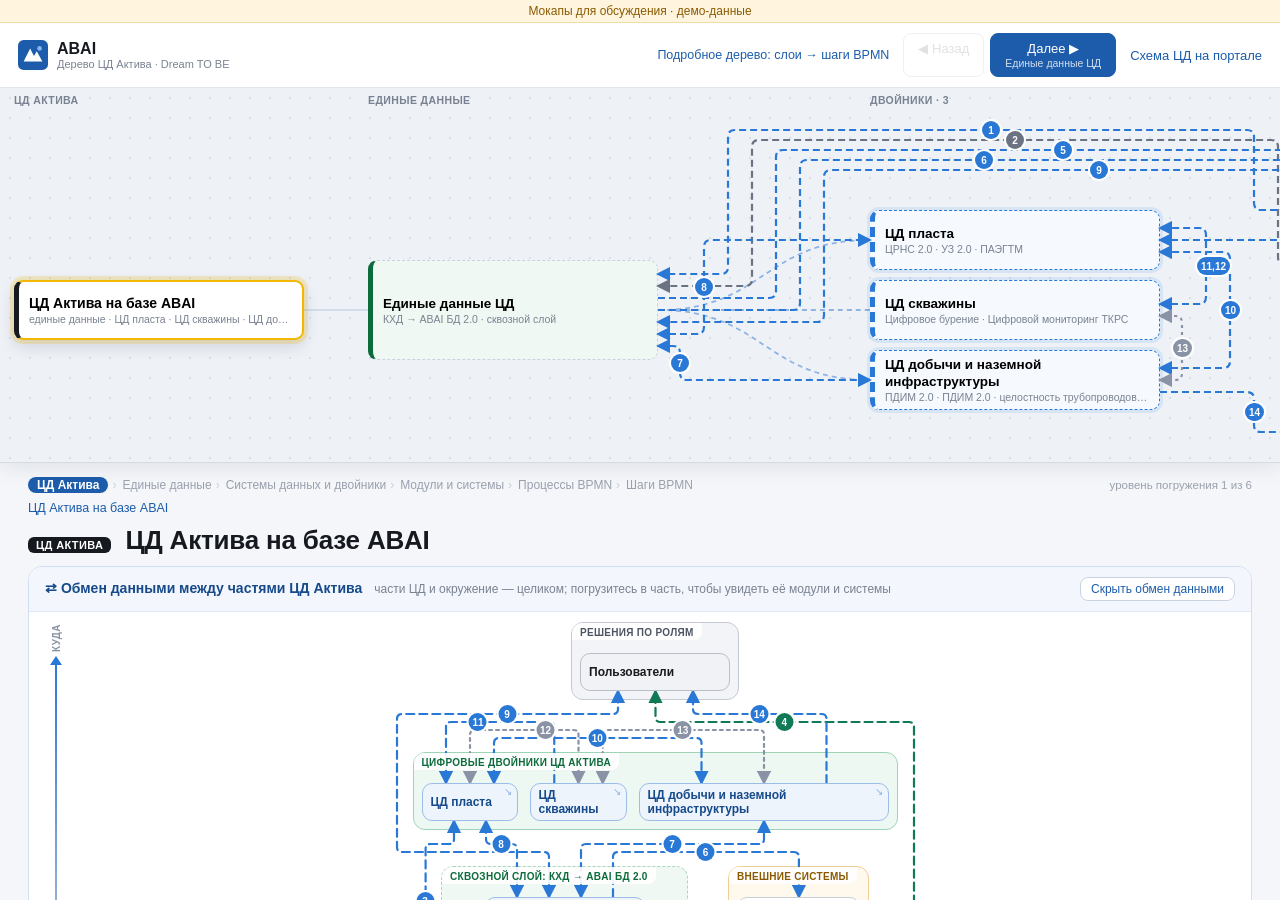
==== commit 130aad73: "Дерево ЦД Актива: единые данные — отдельной колонкой перед двойниками (КХД и ABAI БД 2.0 — узлом ряд" ====
--- a/tree/index.html
+++ b/tree/index.html
@@ -5,9 +5,9 @@
   <meta name="viewport" content="width=device-width, initial-scale=1">
   <title>ABAI · Дерево ЦД Актива — показ погружением</title>
   <link rel="icon" href="data:image/svg+xml,%3Csvg xmlns='http://www.w3.org/2000/svg' viewBox='0 0 32 32'%3E%3Crect width='32' height='32' rx='6' fill='%231c5cab'/%3E%3Cpath d='M6 23 13 9l4 8 3-5 6 11z' fill='%23fff'/%3E%3C/svg%3E">
-  <link rel="stylesheet" href="../shared/landscape.css?v=20261007a">
-  <link rel="stylesheet" href="../shared/tree.css?v=20261007a">
-  <link rel="stylesheet" href="../shared/twin.css?v=20261007a">
+  <link rel="stylesheet" href="../shared/landscape.css?v=20261007c">
+  <link rel="stylesheet" href="../shared/tree.css?v=20261007c">
+  <link rel="stylesheet" href="../shared/twin.css?v=20261007c">
 </head>
 <body>
   <div class="mock-banner">Мокапы для обсуждения · демо-данные</div>
@@ -22,10 +22,10 @@
   <!-- Скрытая большая схема портала: место внешних систем (зона ДЗО, внешние, пользователи) и их вид -->
   <div id="tr-hidden" class="ls" aria-hidden="true"></div>
   <script src="../shared/modules.js" data-root="../"></script>
-  <script src="../shared/landscape-data.js?v=20261007a"></script>
-  <script src="../shared/landscape-flows.js?v=20261007a"></script>
-  <script src="../shared/landscape-steps.js?v=20261007a"></script>
-  <script src="../shared/landscape.js?v=20261007a"></script>
-  <script src="../shared/twin.js?v=20261007a"></script>
+  <script src="../shared/landscape-data.js?v=20261007c"></script>
+  <script src="../shared/landscape-flows.js?v=20261007c"></script>
+  <script src="../shared/landscape-steps.js?v=20261007c"></script>
+  <script src="../shared/landscape.js?v=20261007c"></script>
+  <script src="../shared/twin.js?v=20261007c"></script>
 </body>
 </html>
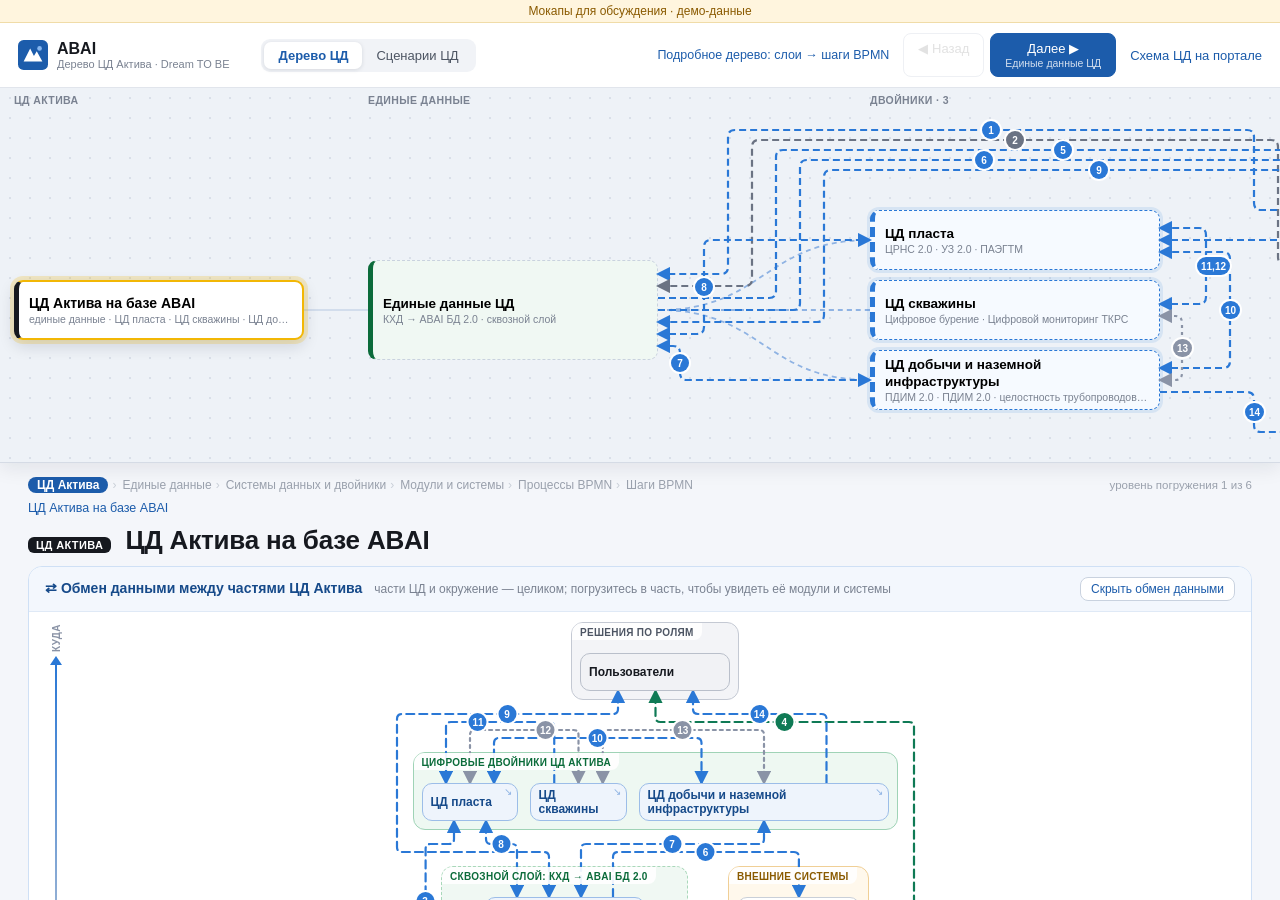
==== commit c7d0e9bd: "Дерево ЦД Актива: режим «Сценарии ЦД» — полная цепочка сценария до шагов BPMN, проигрывание по шагам" ====
--- a/tree/index.html
+++ b/tree/index.html
@@ -5,14 +5,15 @@
   <meta name="viewport" content="width=device-width, initial-scale=1">
   <title>ABAI · Дерево ЦД Актива — показ погружением</title>
   <link rel="icon" href="data:image/svg+xml,%3Csvg xmlns='http://www.w3.org/2000/svg' viewBox='0 0 32 32'%3E%3Crect width='32' height='32' rx='6' fill='%231c5cab'/%3E%3Cpath d='M6 23 13 9l4 8 3-5 6 11z' fill='%23fff'/%3E%3C/svg%3E">
-  <link rel="stylesheet" href="../shared/landscape.css?v=20261007c">
-  <link rel="stylesheet" href="../shared/tree.css?v=20261007c">
-  <link rel="stylesheet" href="../shared/twin.css?v=20261007c">
+  <link rel="stylesheet" href="../shared/landscape.css?v=20261007g">
+  <link rel="stylesheet" href="../shared/tree.css?v=20261007g">
+  <link rel="stylesheet" href="../shared/twin.css?v=20261007g">
 </head>
 <body>
   <div class="mock-banner">Мокапы для обсуждения · демо-данные</div>
   <header class="tr-top">
     <a class="tr-logo" href="../index.html#arch"><svg viewBox="0 0 32 32"><rect width="32" height="32" rx="6" fill="#1c5cab"/><path d="M6 23 13 9l4 8 3-5 6 11z" fill="#fff"/><circle cx="23" cy="9" r="2.5" fill="#86b6ef"/></svg><div>ABAI<small>Дерево ЦД Актива · Dream TO BE</small></div></a>
+    <div class="tw-mode" title="Дерево ЦД — свободное погружение; Сценарии ЦД — операции с данными по шагам"><button data-mode="tree" class="on">Дерево ЦД</button><button data-mode="scen">Сценарии ЦД</button></div>
     <div class="spacer"></div>
     <a class="tw-alt-l" href="full.html" title="Прежнее дерево: виды AS IS / TO BE Nedra / Dream, слои 1–5, блоки, процессы и шаги">Подробное дерево: слои → шаги BPMN</a>
     <div class="tr-navb"><button data-nav="-1" title="Назад (←)">◀ Назад</button><button data-nav="1" class="next" title="Далее (→)">Далее ▶</button></div>
@@ -22,10 +23,10 @@
   <!-- Скрытая большая схема портала: место внешних систем (зона ДЗО, внешние, пользователи) и их вид -->
   <div id="tr-hidden" class="ls" aria-hidden="true"></div>
   <script src="../shared/modules.js" data-root="../"></script>
-  <script src="../shared/landscape-data.js?v=20261007c"></script>
-  <script src="../shared/landscape-flows.js?v=20261007c"></script>
-  <script src="../shared/landscape-steps.js?v=20261007c"></script>
-  <script src="../shared/landscape.js?v=20261007c"></script>
-  <script src="../shared/twin.js?v=20261007c"></script>
+  <script src="../shared/landscape-data.js?v=20261007g"></script>
+  <script src="../shared/landscape-flows.js?v=20261007g"></script>
+  <script src="../shared/landscape-steps.js?v=20261007g"></script>
+  <script src="../shared/landscape.js?v=20261007g"></script>
+  <script src="../shared/twin.js?v=20261007g"></script>
 </body>
 </html>
--- a/shared/twin.css
+++ b/shared/twin.css
@@ -110,3 +110,95 @@
 .tw-pf-alt .ls-pf-line { display: inline; }
 .ls-pf.tw-pfc { position: absolute; right: 8px; top: 6px; margin: 0; }
 .tw-pill { position: absolute; }
+
+/* Схема BPMN процесса (Dream TO BE) — доп. блок внизу карточки; рисунок — как вкладка «Схемы BPMN» прототипа */
+.tw-bp { margin: 14px 0 0; background: #fff; border: 1px solid #e1e5ec; border-radius: 14px; overflow: hidden; }
+.tw-bp-h { display: flex; align-items: baseline; gap: 12px; flex-wrap: wrap; padding: 10px 16px; background: #fbf7ef; border-bottom: 1px solid #efe4cf; }
+.tw-bp-h b { font-size: 14px; color: #8a4a06; }
+.tw-bp-h span { font-size: 12px; color: #7a8291; }
+.tw-bp-h .ls-slide { margin-left: auto; }
+.tw-bp-tabs { display: flex; flex-wrap: wrap; gap: 6px; padding: 10px 16px 0; }
+.tw-bp-tabs button { font: inherit; text-align: left; border: 1px solid #d5dbe5; background: #fff; border-radius: 8px; padding: 5px 10px; cursor: pointer; max-width: 260px; }
+.tw-bp-tabs button span { display: block; font-size: 11px; color: #7a8291; white-space: nowrap; overflow: hidden; text-overflow: ellipsis; }
+.tw-bp-tabs button { font-size: 12.5px; font-weight: 600; color: #b45309; }
+.tw-bp-tabs button.on { border-color: #b45309; background: #fdf8f1; box-shadow: inset 0 -3px 0 #b45309; }
+.tw-bp-bar { display: flex; align-items: center; gap: 14px; flex-wrap: wrap; padding: 8px 16px; font-size: 12px; color: #4d5563; border-bottom: 1px solid #eef1f5; }
+.tw-bp-bar .tw-bp-t { font-weight: 700; color: #16191f; font-size: 13px; }
+.tw-bp-bar .spacer { flex: 1; }
+.tw-bp-bar .lg { display: inline-flex; align-items: center; gap: 5px; }
+.tw-bp-bar .lg i { width: 10px; height: 10px; border-radius: 50%; display: inline-block; background: #b9bfca; }
+.tw-bp-bar .lg i.d-abai { background: #1c5cab; } .tw-bp-bar .lg i.me { border-radius: 3px; background: #fff6d6; border: 2px solid #e0a800; }
+.tw-bp-z { display: inline-flex; align-items: center; gap: 6px; }
+.tw-bp-z button { font: inherit; width: 26px; height: 24px; border: 1px solid #d5dbe5; background: #fff; border-radius: 6px; cursor: pointer; }
+.tw-bp-canvas { position: relative; overflow: auto; max-height: 560px; min-height: 160px; display: flex; align-items: flex-start; }
+.tw-bp-canvas > .tr-n { padding: 14px 16px; }
+.tw-bp-lanes { position: sticky; left: 0; z-index: 3; width: 140px; flex: none; }
+.tw-bp-lanes div { position: absolute; left: 0; width: 140px; background: #f6f8fb; border-bottom: 1px solid #e3e7ee; border-right: 3px solid #b9c3d3; display: flex; align-items: center; padding: 6px 9px; box-sizing: border-box; overflow: hidden; }
+.tw-bp-lanes span { font-size: 11.5px; font-weight: 600; color: #4d5563; line-height: 1.25; }
+.tw-bp-lanes div.grp { width: 26px; padding: 4px 0; justify-content: center; background: #eef1f6; border-right: 1px solid #dfe3ea; border-bottom: 2px solid #cfd6e2; }
+.tw-bp-lanes div.grp span { writing-mode: vertical-rl; transform: rotate(180deg); white-space: nowrap; font-size: 11px; }
+.tw-bp-svg { flex: none; display: block; }
+.tw-bp-svg .lane { fill: #fff; stroke: #e3e7ee; stroke-width: 1; } .tw-bp-svg .lane.odd { fill: #fafbfd; }
+.tw-bp-svg .bf { fill: none; stroke: #8a93a6; stroke-width: 1.6; }
+.tw-bp-svg .bf-l { font-size: 11px; line-height: 1.15; text-align: center; color: #6b7383; }
+.tw-bp-svg .bn.task rect { fill: #fff; stroke: #8fa6c8; stroke-width: 1.6; }
+.tw-bp-svg .bn.task[data-bpn] { cursor: pointer; }
+.tw-bp-svg .bn.task[data-bpn]:hover rect { stroke: #1c5cab; stroke-width: 3; }
+.tw-bp-svg .bn.task.me rect { fill: #fff6d6; stroke: #e0a800; stroke-width: 2.4; }
+.tw-bp-svg .bn.task.cur rect { fill: #fff3c4; stroke: #c98a00; stroke-width: 5; }
+.tw-bp-svg .bn.task.link rect { fill: #f4f5f8; stroke: #b9c0cc; stroke-dasharray: 5 4; }
+.tw-bp-svg .bn-t { font-size: 12.5px; line-height: 1.2; color: #16191f; height: 100%; display: flex; align-items: center; justify-content: center; text-align: center; overflow: hidden; }
+.tw-bp-svg .bn-t b { color: #1c5cab; margin-right: 2px; }
+.tw-bp-svg .bn.ev circle { fill: #fff; stroke: #0a7a3d; stroke-width: 2; }
+.tw-bp-svg .bn.ev.endEvent circle { stroke: #8f1d1d; stroke-width: 4; }
+.tw-bp-svg .bn.ev.intermediateThrowEvent circle, .tw-bp-svg .bn.ev.intermediateCatchEvent circle { stroke: #6b7383; stroke-dasharray: 3 2; }
+.tw-bp-svg .bn-l { font-size: 11.5px; line-height: 1.15; text-align: center; color: #4d5563; }
+.tw-bp-svg .bn.gw path { fill: #fffaf0; stroke: #c08a1a; stroke-width: 2; }
+.tw-bp-svg .gw-s { font-size: 22px; fill: #c08a1a; font-weight: 700; }
+.tw-bp-svg circle.d-abai { fill: #1c5cab; } .tw-bp-svg circle.d-nedra { fill: #7a4fb5; } .tw-bp-svg circle.d-ext { fill: #9aa1ad; } .tw-bp-svg circle.d-manual { fill: #c2413a; }
+
+/* Режимы «Дерево ЦД / Сценарии ЦД» */
+.tw-mode { display: flex; background: #f1f3f7; border-radius: 9px; padding: 3px; margin-left: 18px; }
+.tw-mode button { font: inherit; font-size: 13px; border: 0; background: none; border-radius: 7px; padding: 6px 14px; cursor: pointer; color: #4d5563; }
+.tw-mode button.on { background: #fff; color: #1c5cab; font-weight: 600; box-shadow: 0 1px 4px rgba(16,24,40,.12); }
+.tw-sc-bar { background: #fff; border: 1px solid #e1e5ec; border-radius: 14px; padding: 10px 14px 12px; margin-bottom: 12px; }
+.tw-sc-bar > b { font-size: 14px; margin-right: 10px; } .tw-sc-bar > span { font-size: 12px; color: #7a8291; }
+.tw-sc-btns { display: flex; flex-wrap: wrap; gap: 6px; margin-top: 8px; }
+.tw-sc-btns button { font: inherit; font-size: 13px; border: 1px solid #d5dbe5; background: #f8f9fb; border-radius: 8px; padding: 6px 12px; cursor: pointer; color: #16191f; }
+.tw-sc-btns button span { margin-left: 6px; font-size: 11px; color: #7a8291; }
+.tw-sc-btns button:hover { border-color: #1c5cab; }
+.tw-sc-btns button.on { background: #1c5cab; border-color: #1c5cab; color: #fff; } .tw-sc-btns button.on span { color: #cfe0f5; }
+.tr-type.tw-t-sc { background: #0e7490; }
+.tw-sc-m { font-size: 13px; color: #7a8291; }
+.tw-sc-play { background: #fff; border: 1px solid #cfe0f5; border-radius: 14px; padding: 10px 16px 14px; margin: 6px 0 14px; }
+.tw-sc-ph { display: flex; align-items: center; gap: 10px; flex-wrap: wrap; }
+.tw-sc-ph > button { font: inherit; width: 34px; height: 30px; border: 1px solid #d5dbe5; background: #fff; border-radius: 8px; cursor: pointer; color: #1c5cab; }
+.tw-sc-ph > button:disabled { opacity: .35; cursor: default; }
+.tw-sc-ph > b { font-size: 14px; min-width: 150px; }
+.tw-sc-dots { display: inline-flex; gap: 4px; flex-wrap: wrap; }
+.tw-sc-dots i { font-style: normal; width: 22px; height: 22px; border-radius: 50%; display: grid; place-items: center; font-size: 10.5px; font-weight: 700; background: #eef1f5; color: #7a8291; cursor: pointer; }
+.tw-sc-dots i.done { background: #cfe0f5; color: #164a8a; }
+.tw-sc-dots i.on { background: #1c5cab; color: #fff; box-shadow: 0 0 0 3px rgba(28,92,171,.25); }
+.tw-sc-hint { margin-left: auto; font-size: 11.5px; color: #9aa1ad; }
+.tw-sc-cur { margin-top: 10px; border-left: 4px solid #2a78d6; background: #f6faff; border-radius: 0 10px 10px 0; padding: 10px 14px; }
+.tw-sc-cur.k-seq, .tw-sc-cur.k-ima { border-left-color: #8a93a6; background: #f6f7f9; } .tw-sc-cur.k-input { border-left-color: #0f7a55; background: #f3faf6; }
+.tw-sc-cur.k-manual { border-left-color: #c2413a; } .tw-sc-cur.k-int { border-left-color: #d08a1e; background: #fffaf0; } .tw-sc-cur.k-pub { border-left-color: #0e7490; }
+.tw-sc-ft { display: flex; align-items: center; gap: 8px; font-size: 16px; font-weight: 700; }
+.tw-sc-ft .ls-nb { position: static; flex: none; }
+.tw-sc-ft i { font-style: normal; color: #7a8291; }
+.tw-sc-w { font-size: 14px; margin: 6px 0 4px; color: #16191f; }
+.tw-sc-meta { font-size: 12px; color: #7a8291; }
+.tw-sc-ends { display: flex; align-items: center; gap: 6px; flex-wrap: wrap; margin-top: 8px; font-size: 12px; color: #7a8291; }
+.tw-sc-go { font: inherit; font-size: 12px; border: 1px solid #c9d6e8; background: #fff; color: #1c5cab; border-radius: 7px; padding: 3px 9px; cursor: pointer; }
+.tw-sc-go:hover { border-color: #1c5cab; background: #f3f7fd; }
+.tw-sc-ext { font-size: 12px; color: #4d5563; background: #f1f3f7; border-radius: 7px; padding: 3px 9px; }
+.tw-ll > li[data-scstep] { cursor: pointer; }
+.tw-ll > li.sel { background: #eef4fc; box-shadow: inset 3px 0 0 #1c5cab; }
+.tw-sc-procs { display: flex; align-items: center; flex-wrap: wrap; gap: 6px; margin: 12px 0 0; font-size: 12.5px; }
+
+/* Экран ABAI (встроенный слайд) в шаге сценария и в карточке процесса */
+.tw-ui { margin-top: 14px; }
+.tw-ui h3 { margin: 0 0 6px; font-size: 12.5px; text-transform: uppercase; letter-spacing: .4px; color: #4d5563; }
+.tw-ui h3 span { margin-left: 8px; font-size: 11px; font-weight: 400; text-transform: none; letter-spacing: 0; color: #9aa1ad; }
+.tw-ui .ls-st-frame { max-width: 1100px; }
+.tw-ui-no { margin-top: 10px; }
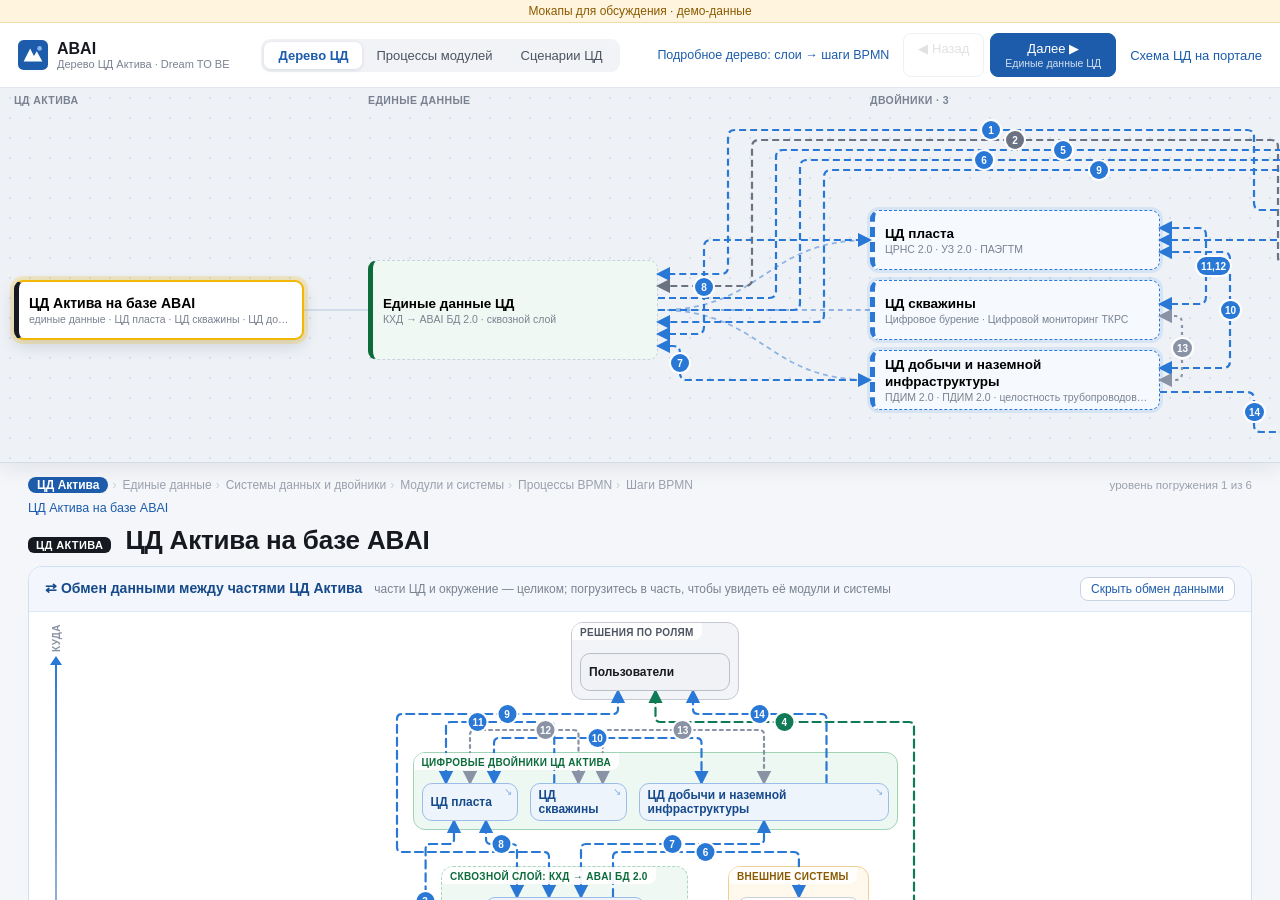
==== commit cf2bb327: "Дерево ЦД Актива: режим «Процессы модулей» — модуль → процесс → шаг с потоком данных на каждом уровн" ====
--- a/tree/index.html
+++ b/tree/index.html
@@ -5,15 +5,15 @@
   <meta name="viewport" content="width=device-width, initial-scale=1">
   <title>ABAI · Дерево ЦД Актива — показ погружением</title>
   <link rel="icon" href="data:image/svg+xml,%3Csvg xmlns='http://www.w3.org/2000/svg' viewBox='0 0 32 32'%3E%3Crect width='32' height='32' rx='6' fill='%231c5cab'/%3E%3Cpath d='M6 23 13 9l4 8 3-5 6 11z' fill='%23fff'/%3E%3C/svg%3E">
-  <link rel="stylesheet" href="../shared/landscape.css?v=20261007g">
-  <link rel="stylesheet" href="../shared/tree.css?v=20261007g">
-  <link rel="stylesheet" href="../shared/twin.css?v=20261007g">
+  <link rel="stylesheet" href="../shared/landscape.css?v=20261007i">
+  <link rel="stylesheet" href="../shared/tree.css?v=20261007i">
+  <link rel="stylesheet" href="../shared/twin.css?v=20261007i">
 </head>
 <body>
   <div class="mock-banner">Мокапы для обсуждения · демо-данные</div>
   <header class="tr-top">
     <a class="tr-logo" href="../index.html#arch"><svg viewBox="0 0 32 32"><rect width="32" height="32" rx="6" fill="#1c5cab"/><path d="M6 23 13 9l4 8 3-5 6 11z" fill="#fff"/><circle cx="23" cy="9" r="2.5" fill="#86b6ef"/></svg><div>ABAI<small>Дерево ЦД Актива · Dream TO BE</small></div></a>
-    <div class="tw-mode" title="Дерево ЦД — свободное погружение; Сценарии ЦД — операции с данными по шагам"><button data-mode="tree" class="on">Дерево ЦД</button><button data-mode="scen">Сценарии ЦД</button></div>
+    <div class="tw-mode" title="Дерево ЦД — свободное погружение; Сценарии ЦД — операции с данными по шагам"><button data-mode="tree" class="on">Дерево ЦД</button><button data-mode="pm">Процессы модулей</button><button data-mode="scen">Сценарии ЦД</button></div>
     <div class="spacer"></div>
     <a class="tw-alt-l" href="full.html" title="Прежнее дерево: виды AS IS / TO BE Nedra / Dream, слои 1–5, блоки, процессы и шаги">Подробное дерево: слои → шаги BPMN</a>
     <div class="tr-navb"><button data-nav="-1" title="Назад (←)">◀ Назад</button><button data-nav="1" class="next" title="Далее (→)">Далее ▶</button></div>
@@ -23,10 +23,10 @@
   <!-- Скрытая большая схема портала: место внешних систем (зона ДЗО, внешние, пользователи) и их вид -->
   <div id="tr-hidden" class="ls" aria-hidden="true"></div>
   <script src="../shared/modules.js" data-root="../"></script>
-  <script src="../shared/landscape-data.js?v=20261007g"></script>
-  <script src="../shared/landscape-flows.js?v=20261007g"></script>
-  <script src="../shared/landscape-steps.js?v=20261007g"></script>
-  <script src="../shared/landscape.js?v=20261007g"></script>
-  <script src="../shared/twin.js?v=20261007g"></script>
+  <script src="../shared/landscape-data.js?v=20261007i"></script>
+  <script src="../shared/landscape-flows.js?v=20261007i"></script>
+  <script src="../shared/landscape-steps.js?v=20261007i"></script>
+  <script src="../shared/landscape.js?v=20261007i"></script>
+  <script src="../shared/twin.js?v=20261007i"></script>
 </body>
 </html>
--- a/shared/twin.css
+++ b/shared/twin.css
@@ -202,3 +202,56 @@
 .tw-ui h3 span { margin-left: 8px; font-size: 11px; font-weight: 400; text-transform: none; letter-spacing: 0; color: #9aa1ad; }
 .tw-ui .ls-st-frame { max-width: 1100px; }
 .tw-ui-no { margin-top: 10px; }
+
+/* Режим «Процессы модулей» */
+.tw-nd.t-pmr { border-left: 5px solid #16191f; } .tw-nd.t-pm { border-left: 5px solid #0f7a55; } .tw-nd.t-pp { border-left: 4px solid #b45309; } .tw-nd.t-ps { border-left: 4px solid #6b3fa0; }
+.tr-type.tw-t-pmr { background: #16191f; } .tr-type.tw-t-pm { background: #0f7a55; } .tr-type.tw-t-pp { background: #b45309; } .tr-type.tw-t-ps { background: #6b3fa0; }
+.tw-pill.g-cd { border-color: #9cbde8; background: #eef4fc; } .tw-pill.g-cd span { color: #164a8a; }
+.tw-pm-cards { display: grid; grid-template-columns: repeat(auto-fill, minmax(330px, 1fr)); gap: 12px; margin-top: 10px; }
+.tw-pm-card { font: inherit; text-align: left; border: 1px solid #d5dbe5; border-top: 4px solid var(--c); border-radius: 12px; background: #fff; padding: 12px 14px; cursor: pointer; display: flex; flex-direction: column; gap: 4px; }
+.tw-pm-card:hover { box-shadow: 0 6px 18px rgba(16,24,40,.1); border-color: #1c5cab; border-top-color: var(--c); }
+.tw-pm-card > b { font-size: 16px; } .tw-pm-card > span { font-size: 12px; color: #7a8291; }
+.tw-pm-k { display: grid; grid-template-columns: repeat(auto-fit, minmax(120px, 1fr)); gap: 8px; margin-top: 8px; }
+.tw-pm-k > div { border: 1px solid #e1e5ec; border-radius: 10px; padding: 8px 10px; background: #fbfcfd; }
+.tw-pm-k b { display: block; font-size: 18px; color: #16191f; } .tw-pm-k b.bad { color: #c2413a; }
+.tw-pm-k span { font-size: 11px; color: #7a8291; line-height: 1.3; }
+.tw-pm-k.sm b { font-size: 15px; }
+.tw-pm-hero { display: grid; grid-template-columns: 1.6fr 1fr; gap: 18px; background: #16243a; color: #fff; border-radius: 14px; padding: 18px 22px; }
+.tw-pm-hero h2 { margin: 0 0 6px; font-size: 20px; } .tw-pm-hero p { margin: 0; font-size: 13px; line-height: 1.5; color: #cdd6e4; }
+.tw-pm-hero .tw-pm-k > div { background: rgba(255,255,255,.06); border-color: rgba(255,255,255,.18); }
+.tw-pm-hero .tw-pm-k b { color: #fff; } .tw-pm-hero .tw-pm-k span { color: #b9c5d8; }
+.tw-pm-grid { display: grid; grid-template-columns: repeat(auto-fill, minmax(340px, 1fr)); gap: 12px; margin-top: 14px; }
+.tw-pm-proc { font: inherit; text-align: left; border: 1px solid #d5dbe5; border-radius: 12px; background: #fff; padding: 12px 14px; cursor: pointer; display: flex; flex-direction: column; gap: 8px; }
+.tw-pm-proc:hover { border-color: #1c5cab; box-shadow: 0 6px 18px rgba(16,24,40,.1); }
+.tw-pm-ph { display: flex; align-items: flex-start; gap: 10px; }
+.tw-pm-num { flex: none; background: #1c5cab; color: #fff; font-weight: 700; font-size: 12px; border-radius: 6px; padding: 3px 7px; }
+.tw-pm-ph > i { font-style: normal; color: #1c5cab; font-size: 16px; }
+.tw-pm-ph b { display: block; font-size: 14px; } .tw-pm-ph span { font-size: 12px; color: #7a8291; }
+.tw-pm-proc > p { margin: 0; font-size: 12.5px; line-height: 1.5; color: #4d5563; }
+.tw-pm-sys { display: flex; flex-wrap: wrap; gap: 4px; }
+.tw-pm-sys .chip { font-size: 11px; border: 1px solid #c9d6e8; background: #eef4fc; color: #164a8a; border-radius: 10px; padding: 1px 8px; }
+.tw-pm-meta { display: flex; justify-content: space-between; font-size: 12px; color: #7a8291; } .tw-pm-meta b { color: #0f7a55; }
+.tw-pm-links { display: flex; flex-wrap: wrap; gap: 6px; margin: 10px 0; }
+.tw-pm-body .bpmn-note { display: flex; gap: 8px; background: #f6f8fb; border-left: 3px solid #9cbde8; padding: 8px 12px; font-size: 13px; color: #2e3440; border-radius: 0 10px 10px 0; }
+.tw-map { max-width: 1200px; margin-bottom: 14px; }
+.tw-sync { border: 1px solid #cfe0f5; border-radius: 14px; overflow: hidden; margin: 14px 0; }
+.tw-sync-h { display: flex; align-items: baseline; gap: 12px; flex-wrap: wrap; padding: 10px 16px; background: #f3f7fd; border-bottom: 1px solid #dfe9f6; }
+.tw-sync-h b { font-size: 14px; color: #164a8a; } .tw-sync-h > span { font-size: 12px; color: #7a8291; }
+.tw-sync-h .tw-bp-z { margin-left: auto; }
+.tw-sync-bp { max-height: 420px; border-bottom: 1px solid #eef1f5; }
+.tw-sync-info { display: flex; align-items: center; gap: 8px; flex-wrap: wrap; padding: 8px 16px; font-size: 13px; }
+.tw-sync-info > b { color: #1c5cab; } .tw-sync-info > span { color: #7a8291; font-size: 12px; } .tw-sync-info em { font-size: 12px; color: #b45309; font-style: normal; }
+.tw-sync-fr { margin: 0 16px 16px; max-width: 1200px; }
+.tw-cmp { margin-top: 16px; }
+.tw-cmp h3 span { margin-left: 8px; font-size: 11px; font-weight: 400; text-transform: none; letter-spacing: 0; color: #9aa1ad; }
+.tw-cmp-v { display: grid; grid-template-columns: repeat(auto-fit, minmax(220px, 1fr)); gap: 10px; }
+.tw-cmp-c { border: 1px solid #e1e5ec; border-top: 4px solid #b9bfca; border-radius: 12px; padding: 10px 12px; background: #fff; }
+.tw-cmp-c.t-asis { border-top-color: #9aa1ad; } .tw-cmp-c.t-nedra { border-top-color: #7a4fb5; } .tw-cmp-c.t-dream { border-top-color: #0f7a55; }
+.tw-cmp-c em { display: block; font-style: normal; font-size: 10.5px; text-transform: uppercase; letter-spacing: .3px; color: #9aa1ad; }
+.tw-cmp-c > b { font-size: 15px; } .tw-cmp-c small { display: block; color: #b45309; font-size: 11px; }
+.tw-cmp-t { overflow: auto; max-height: 560px; }
+.tw-cmp-t th.base { color: #0f7a55; }
+.tw-ch { display: inline-block; margin: 1px 2px 1px 0; font-size: 11px; border-radius: 10px; padding: 1px 7px; background: #f1f3f7; color: #4d5563; }
+.tw-ch.k-abai { background: #eef4fc; color: #164a8a; } .tw-ch.k-nedra { background: #f3effa; color: #4b2f78; } .tw-ch.k-manual { background: #fdf0ef; color: #a63a32; }
+.ls-ab-t td span.tw-ch { display: inline-block; font-size: 11px; color: #4d5563; }
+.ls-ab-t td span.tw-ch.k-abai { color: #164a8a; } .ls-ab-t td span.tw-ch.k-nedra { color: #4b2f78; } .ls-ab-t td span.tw-ch.k-manual { color: #a63a32; }
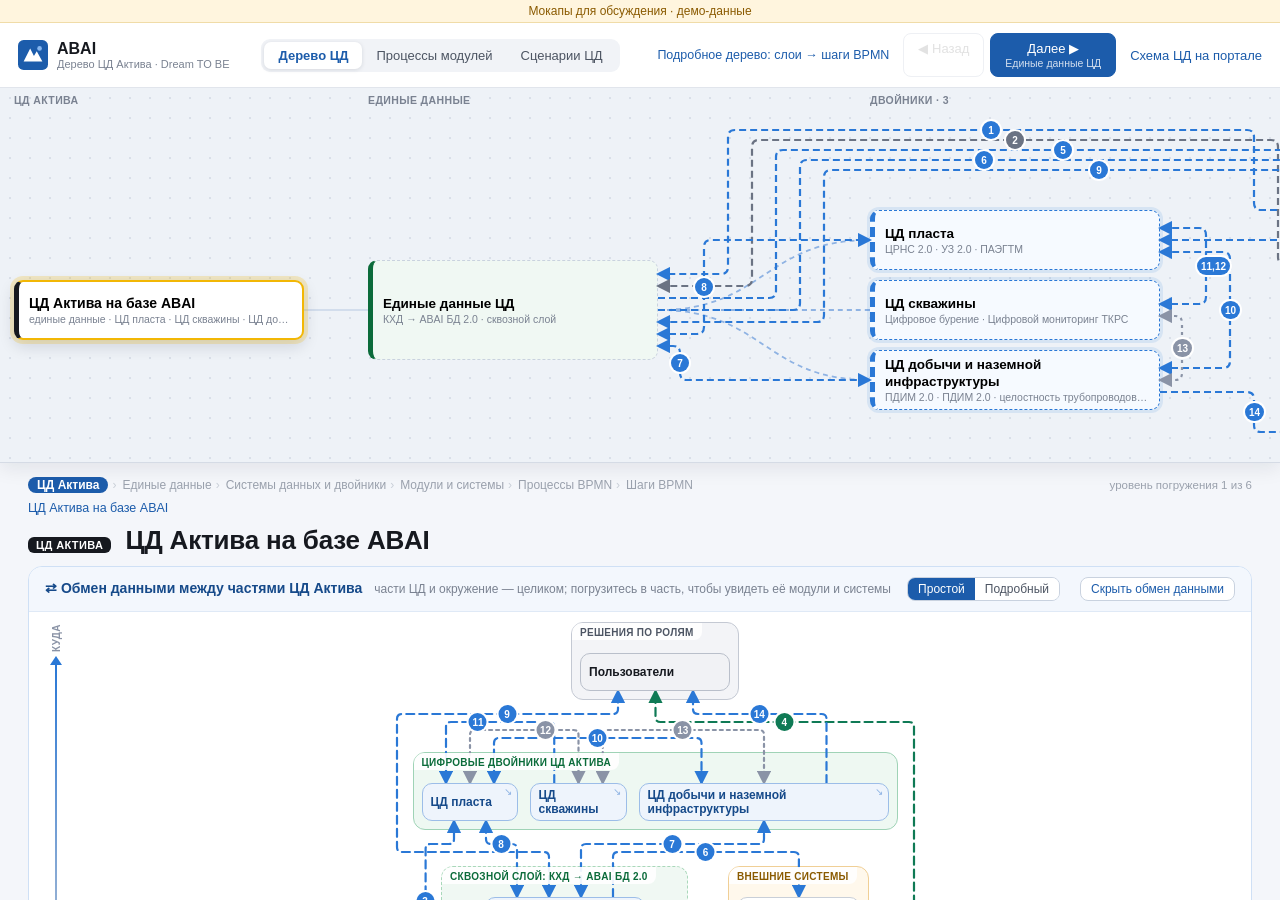
==== commit 565b8608: "Дерево ЦД Актива, режим «Процессы модулей»: анализ процессов по BPMN — этапы Upstream (сл. 3), связи" ====
--- a/tree/index.html
+++ b/tree/index.html
@@ -5,9 +5,9 @@
   <meta name="viewport" content="width=device-width, initial-scale=1">
   <title>ABAI · Дерево ЦД Актива — показ погружением</title>
   <link rel="icon" href="data:image/svg+xml,%3Csvg xmlns='http://www.w3.org/2000/svg' viewBox='0 0 32 32'%3E%3Crect width='32' height='32' rx='6' fill='%231c5cab'/%3E%3Cpath d='M6 23 13 9l4 8 3-5 6 11z' fill='%23fff'/%3E%3C/svg%3E">
-  <link rel="stylesheet" href="../shared/landscape.css?v=20261007i">
-  <link rel="stylesheet" href="../shared/tree.css?v=20261007i">
-  <link rel="stylesheet" href="../shared/twin.css?v=20261007i">
+  <link rel="stylesheet" href="../shared/landscape.css?v=20261007k">
+  <link rel="stylesheet" href="../shared/tree.css?v=20261007k">
+  <link rel="stylesheet" href="../shared/twin.css?v=20261007k">
 </head>
 <body>
   <div class="mock-banner">Мокапы для обсуждения · демо-данные</div>
@@ -23,10 +23,10 @@
   <!-- Скрытая большая схема портала: место внешних систем (зона ДЗО, внешние, пользователи) и их вид -->
   <div id="tr-hidden" class="ls" aria-hidden="true"></div>
   <script src="../shared/modules.js" data-root="../"></script>
-  <script src="../shared/landscape-data.js?v=20261007i"></script>
-  <script src="../shared/landscape-flows.js?v=20261007i"></script>
-  <script src="../shared/landscape-steps.js?v=20261007i"></script>
-  <script src="../shared/landscape.js?v=20261007i"></script>
-  <script src="../shared/twin.js?v=20261007i"></script>
+  <script src="../shared/landscape-data.js?v=20261007k"></script>
+  <script src="../shared/landscape-flows.js?v=20261007k"></script>
+  <script src="../shared/landscape-steps.js?v=20261007k"></script>
+  <script src="../shared/landscape.js?v=20261007k"></script>
+  <script src="../shared/twin.js?v=20261007k"></script>
 </body>
 </html>
--- a/shared/twin.css
+++ b/shared/twin.css
@@ -255,3 +255,63 @@
 .tw-ch.k-abai { background: #eef4fc; color: #164a8a; } .tw-ch.k-nedra { background: #f3effa; color: #4b2f78; } .tw-ch.k-manual { background: #fdf0ef; color: #a63a32; }
 .ls-ab-t td span.tw-ch { display: inline-block; font-size: 11px; color: #4d5563; }
 .ls-ab-t td span.tw-ch.k-abai { color: #164a8a; } .ls-ab-t td span.tw-ch.k-nedra { color: #4b2f78; } .ls-ab-t td span.tw-ch.k-manual { color: #a63a32; }
+
+/* Последовательность шагов по BPMN на дереве; шаг, выбранный на синхронной схеме процесса */
+.tr-cv-in path.sq { stroke: #8a6fb5; stroke-width: 1.6; fill: none; }
+.tr-cv-in path.sq.br { stroke-dasharray: 4 3; }
+.tr-nd.syn { opacity: 1; border: 2px solid #e0a800; background: #fffbea; box-shadow: 0 0 0 4px rgba(242,183,5,.25); }
+.tr-cv-in path.sq { stroke-width: 2; }
+
+/* Простой / Подробный у потока данных; подробности связи — шаги BPMN */
+.tw-lsm { display: inline-flex; border: 1px solid #c9d2df; border-radius: 8px; overflow: hidden; margin-left: auto; }
+.tw-lsm button { font: inherit; font-size: 12px; border: 0; background: #fff; color: #4d5563; padding: 4px 10px; cursor: pointer; }
+.tw-lsm button.on { background: #1c5cab; color: #fff; }
+.tw-lsm + .tw-net-t { margin-left: 8px; }
+.tw-det { margin-top: 6px; font-size: 12px; }
+.tw-det .ls-d { border-left: 2px solid #dfe6f0; padding-left: 8px; }
+/* Описание модуля / процесса над потоком данных */
+.tw-pm-top { margin: 4px 0 14px; }
+.tw-pm-top:empty { display: none; }
+
+
+/* Анализ процессов по BPMN: этапы Upstream, триггер и результат, входы / выходы, роли, документы */
+.tw-pass { background: #fff; border: 1px solid #e1e5ec; border-radius: 14px; padding: 12px 16px 14px; margin: 0 0 14px; }
+.tw-pass > h3, .tw-pass h3 { margin: 14px 0 8px; font-size: 12.5px; text-transform: uppercase; letter-spacing: .4px; color: #4d5563; }
+.tw-pass > h3:first-child { margin-top: 2px; }
+.tw-pass h3 span { margin-left: 8px; font-size: 11px; font-weight: 400; text-transform: none; letter-spacing: 0; color: #9aa1ad; }
+.tw-st { display: grid; grid-template-columns: repeat(auto-fit, minmax(220px, 1fr)); gap: 8px; }
+.tw-st > div { border: 1px solid #e1e5ec; border-top: 3px solid #0f7a55; border-radius: 10px; padding: 8px 10px; display: flex; flex-direction: column; gap: 3px; font-size: 12.5px; background: #fbfdfc; }
+.tw-st.x > div { border-top-color: #0e7490; }
+.tw-st b { font-size: 13px; } .tw-st span { color: #4d5563; } .tw-st em { font-style: normal; font-size: 11.5px; color: #0f7a55; font-weight: 600; }
+.tw-st > div > div { display: flex; flex-wrap: wrap; gap: 4px; margin-top: 4px; }
+.tw-te { display: grid; grid-template-columns: 1fr 1fr; gap: 10px; margin-bottom: 4px; }
+.tw-te > div { border-radius: 10px; padding: 8px 12px; } .tw-te i { display: block; font-style: normal; font-size: 10.5px; text-transform: uppercase; letter-spacing: .4px; font-weight: 700; }
+.tw-te .in { background: #f3faf6; border: 1px solid #b9e0c9; } .tw-te .in i { color: #0f7a55; }
+.tw-te .out { background: #fdf8f1; border: 1px solid #f0d5ad; } .tw-te .out i { color: #b45309; }
+.tw-te b { font-size: 13px; font-weight: 600; }
+.tw-bz { margin-top: 12px; }
+.tw-bz-h { display: flex; align-items: baseline; gap: 10px; flex-wrap: wrap; margin-bottom: 6px; } .tw-bz-h b { font-size: 14px; color: #16191f; } .tw-bz-h span { font-size: 12px; color: #9aa1ad; }
+.tw-bz-g h4 { margin: 10px 0 6px; font-size: 13px; } .tw-bz-g h4 em { font-style: normal; font-size: 11px; color: #fff; border-radius: 8px; padding: 0 6px; margin-left: 4px; background: #9aa1ad; }
+.tw-bz-g.g-in h4 { color: #0f7a55; } .tw-bz-g.g-in h4 em { background: #0f7a55; } .tw-bz-g.g-out h4 { color: #b45309; } .tw-bz-g.g-out h4 em { background: #b45309; }
+.tw-bz-g ol { list-style: none; margin: 0; padding: 0; display: grid; gap: 6px; }
+.tw-bz-g li { display: flex; gap: 8px; align-items: flex-start; border: 1px solid #eef1f5; border-radius: 10px; padding: 7px 10px; }
+.tw-bz-g li:hover { background: #f6faff; }
+.tw-bz-g li.flash { animation: twFlash 1.6s ease; }
+.tw-bz-g li > .ls-nb { position: static; flex: none; margin-top: 2px; }
+.tw-bz-g li > div, .tw-bz-g li > p { min-width: 0; }
+.tw-bz-g li { flex-wrap: wrap; }
+.tw-bz-r { flex: 1; display: grid; grid-template-columns: 1fr auto 1fr; gap: 8px; align-items: start; }
+.tw-bz-r > i { font-style: normal; color: #9aa1ad; padding-top: 2px; }
+.tw-bz-e b { display: block; font-size: 13px; } .tw-bz-e > span { font-size: 11px; color: #9aa1ad; }
+.tw-ps { display: block; margin-top: 4px; font-size: 12px; border-left: 2px solid #c9b6ea; padding-left: 6px; }
+.tw-ps b { color: #6b3fa0; } .tw-ps em { display: block; font-style: normal; font-size: 11px; color: #7a8291; } .tw-ps i { display: block; font-style: normal; font-size: 11px; color: #8a5a00; }
+.tw-bz-d { flex-basis: 100%; margin: 4px 0 0 32px; font-size: 13px; color: #16191f; font-weight: 600; }
+.tw-roles { display: grid; grid-template-columns: repeat(auto-fill, minmax(260px, 1fr)); gap: 6px; }
+.tw-roles > div { border-left: 3px solid #6b3fa0; background: #faf8fd; border-radius: 0 8px 8px 0; padding: 6px 10px; font-size: 12px; }
+.tw-roles b { font-size: 13px; margin-right: 6px; } .tw-roles em { font-style: normal; color: #6b3fa0; font-size: 11.5px; } .tw-roles span { display: block; color: #7a8291; font-size: 11px; }
+.tw-docs { margin-top: 14px; }
+.tw-dl { display: flex; flex-direction: column; gap: 2px; margin-top: 4px; }
+.tw-dl span { font-size: 11.5px; color: #8a5a00; } .tw-dl span::before { content: '▪ '; color: #d08a1e; }
+.tw-dl.as span { color: #a63a32; }
+.tw-pmap { overflow: auto; }
+.tw-pmap .ls-fcanvas { margin: 0 auto; }
